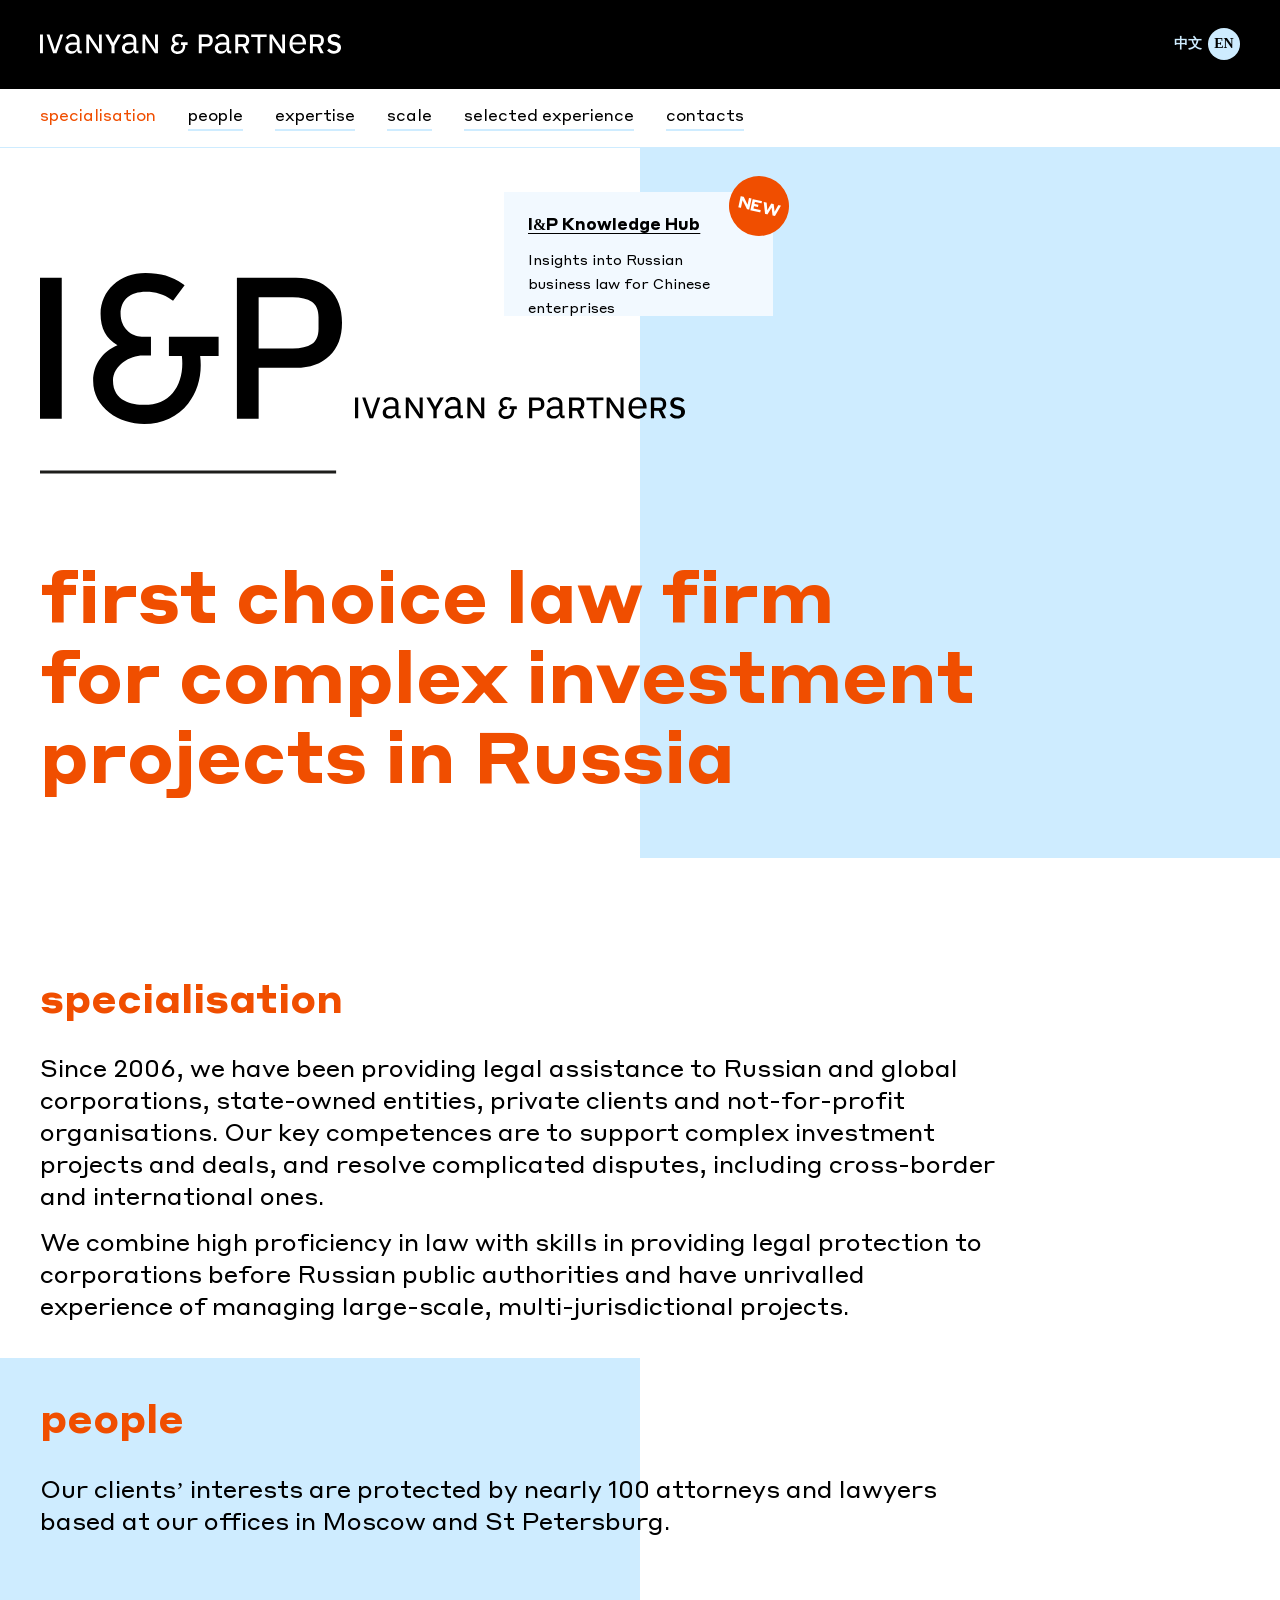
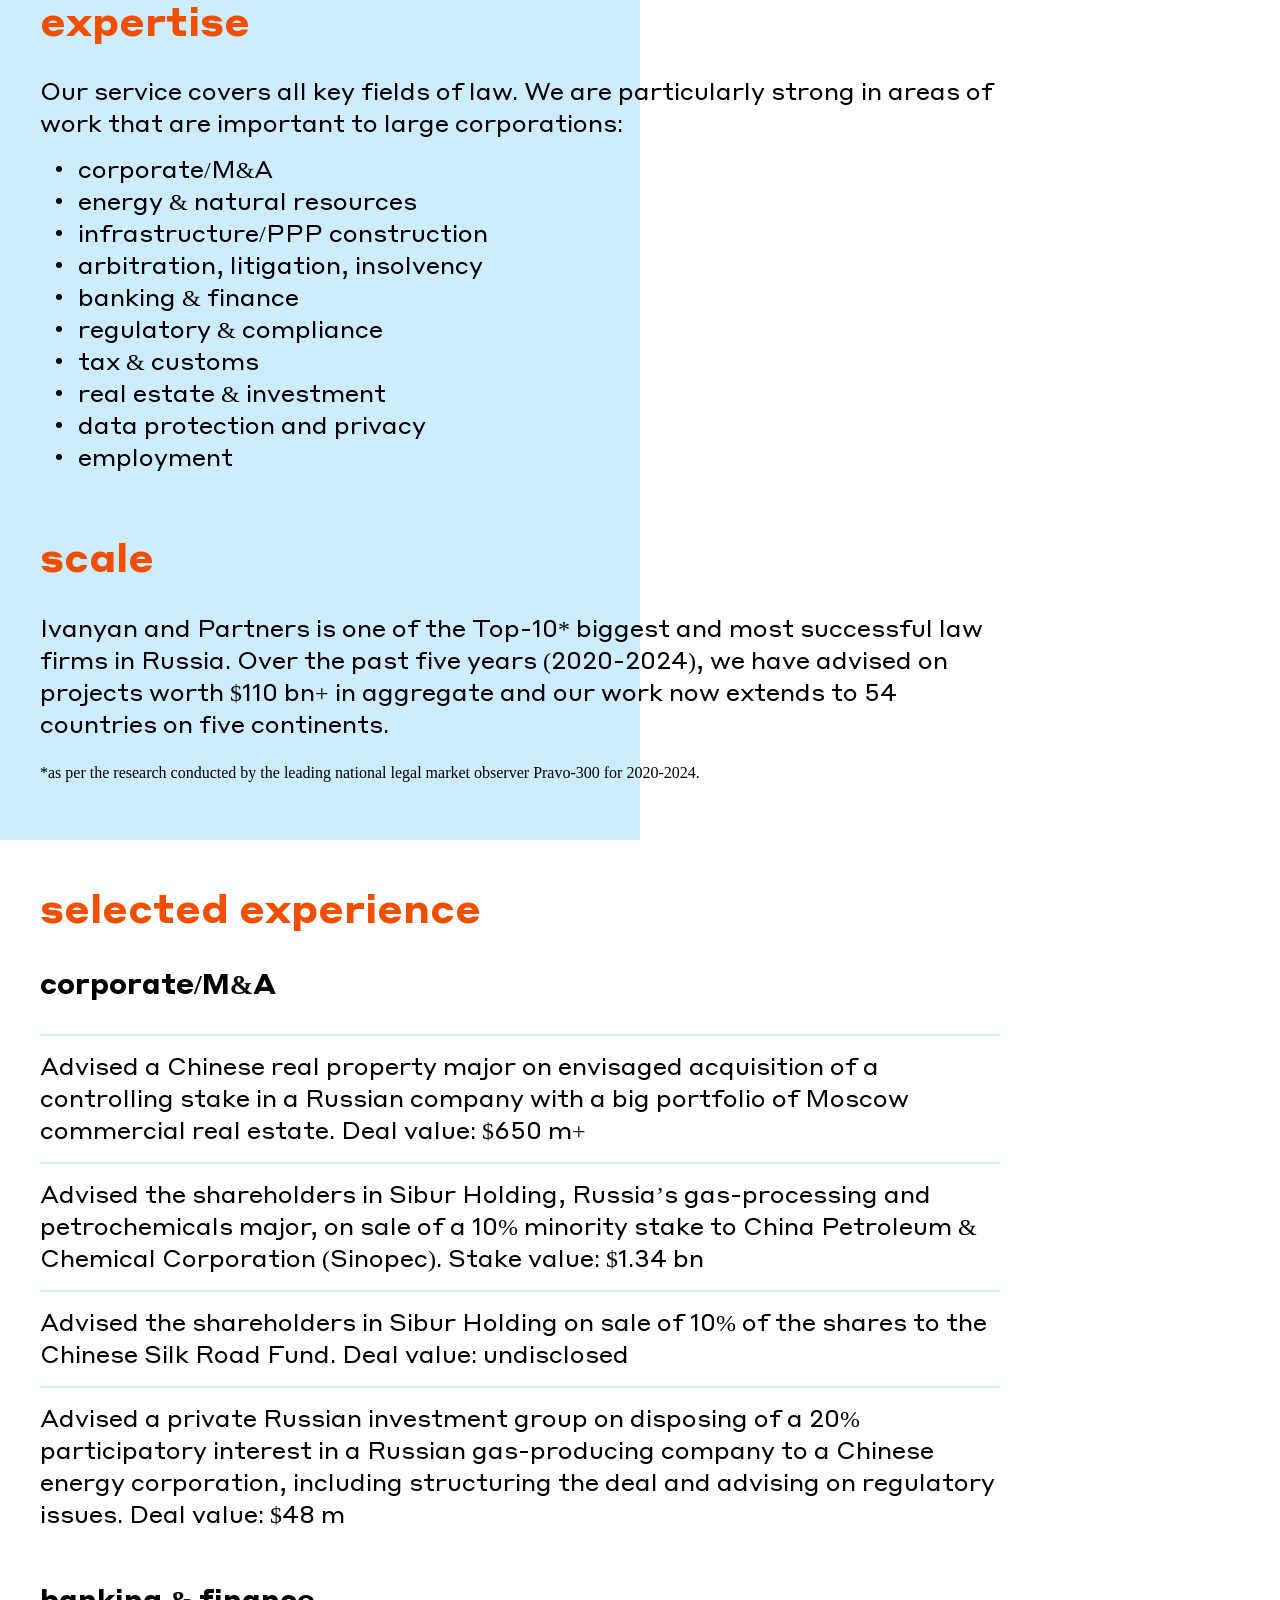
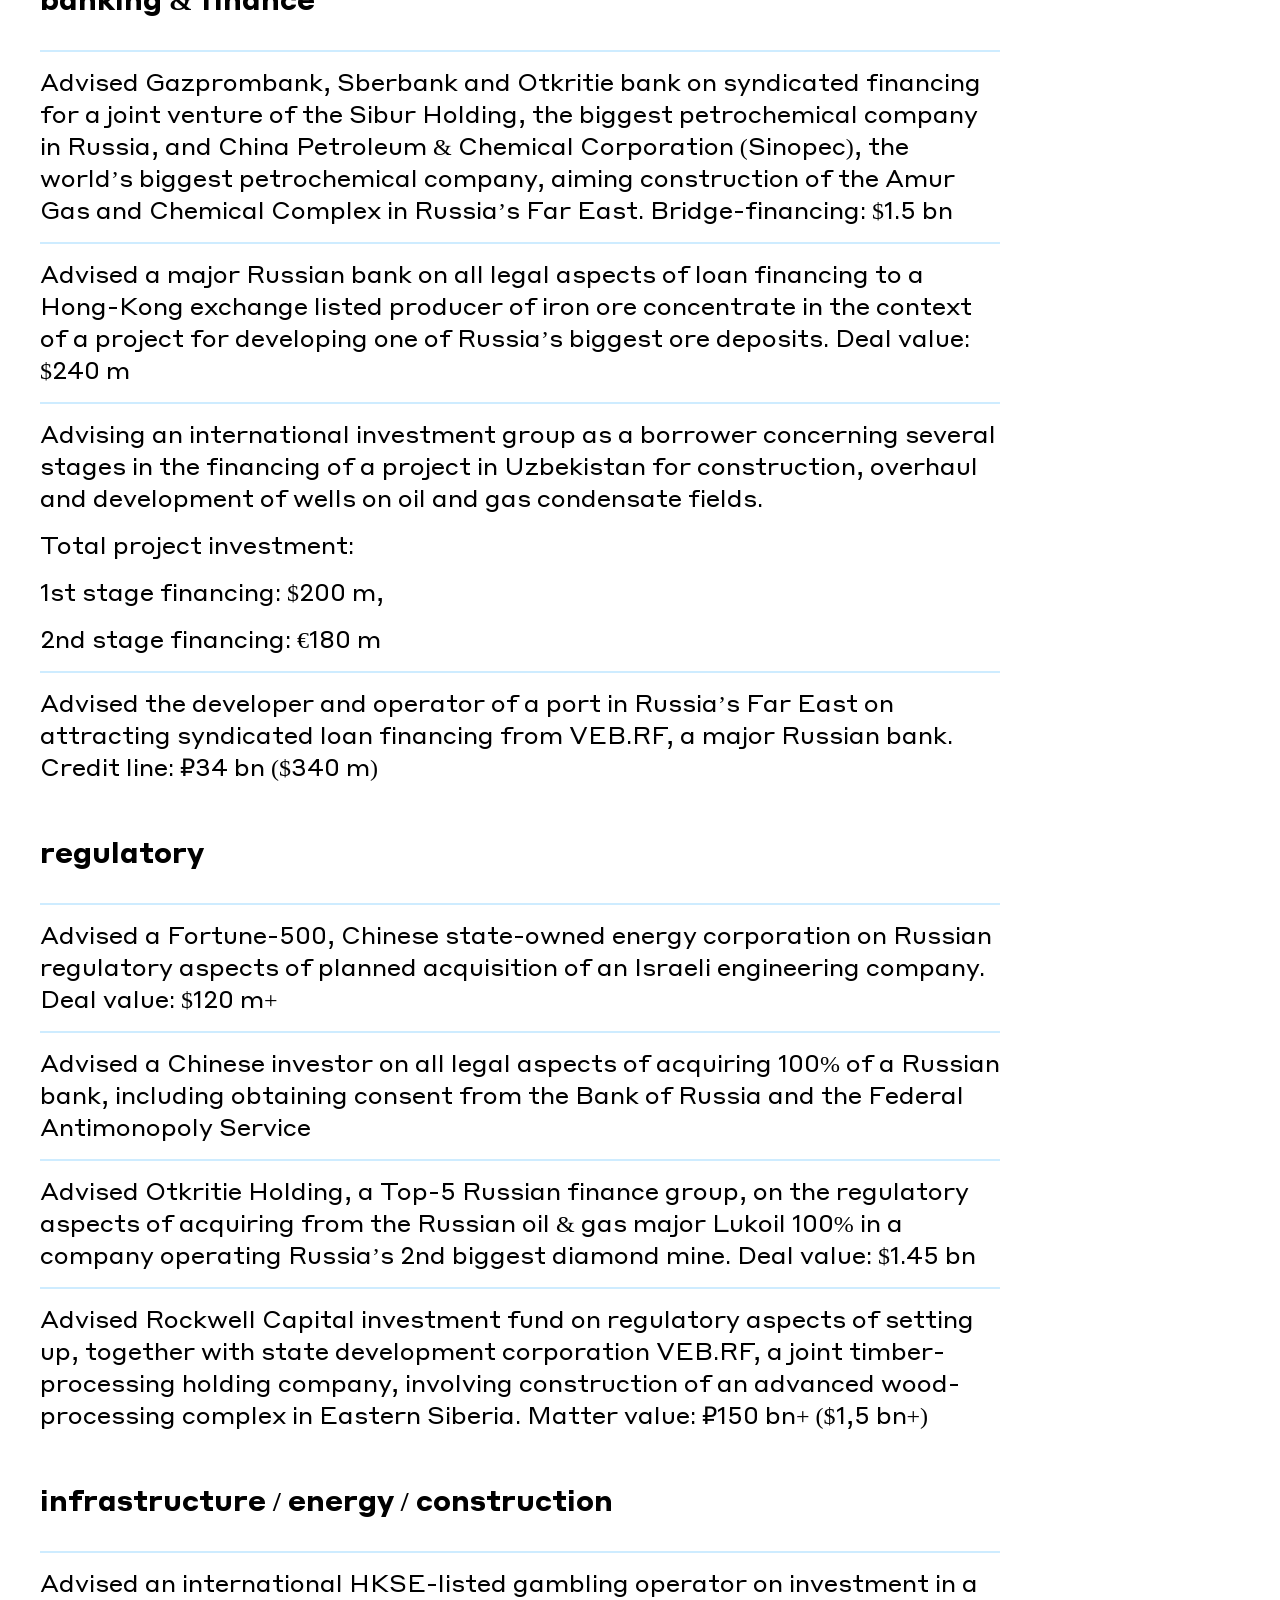
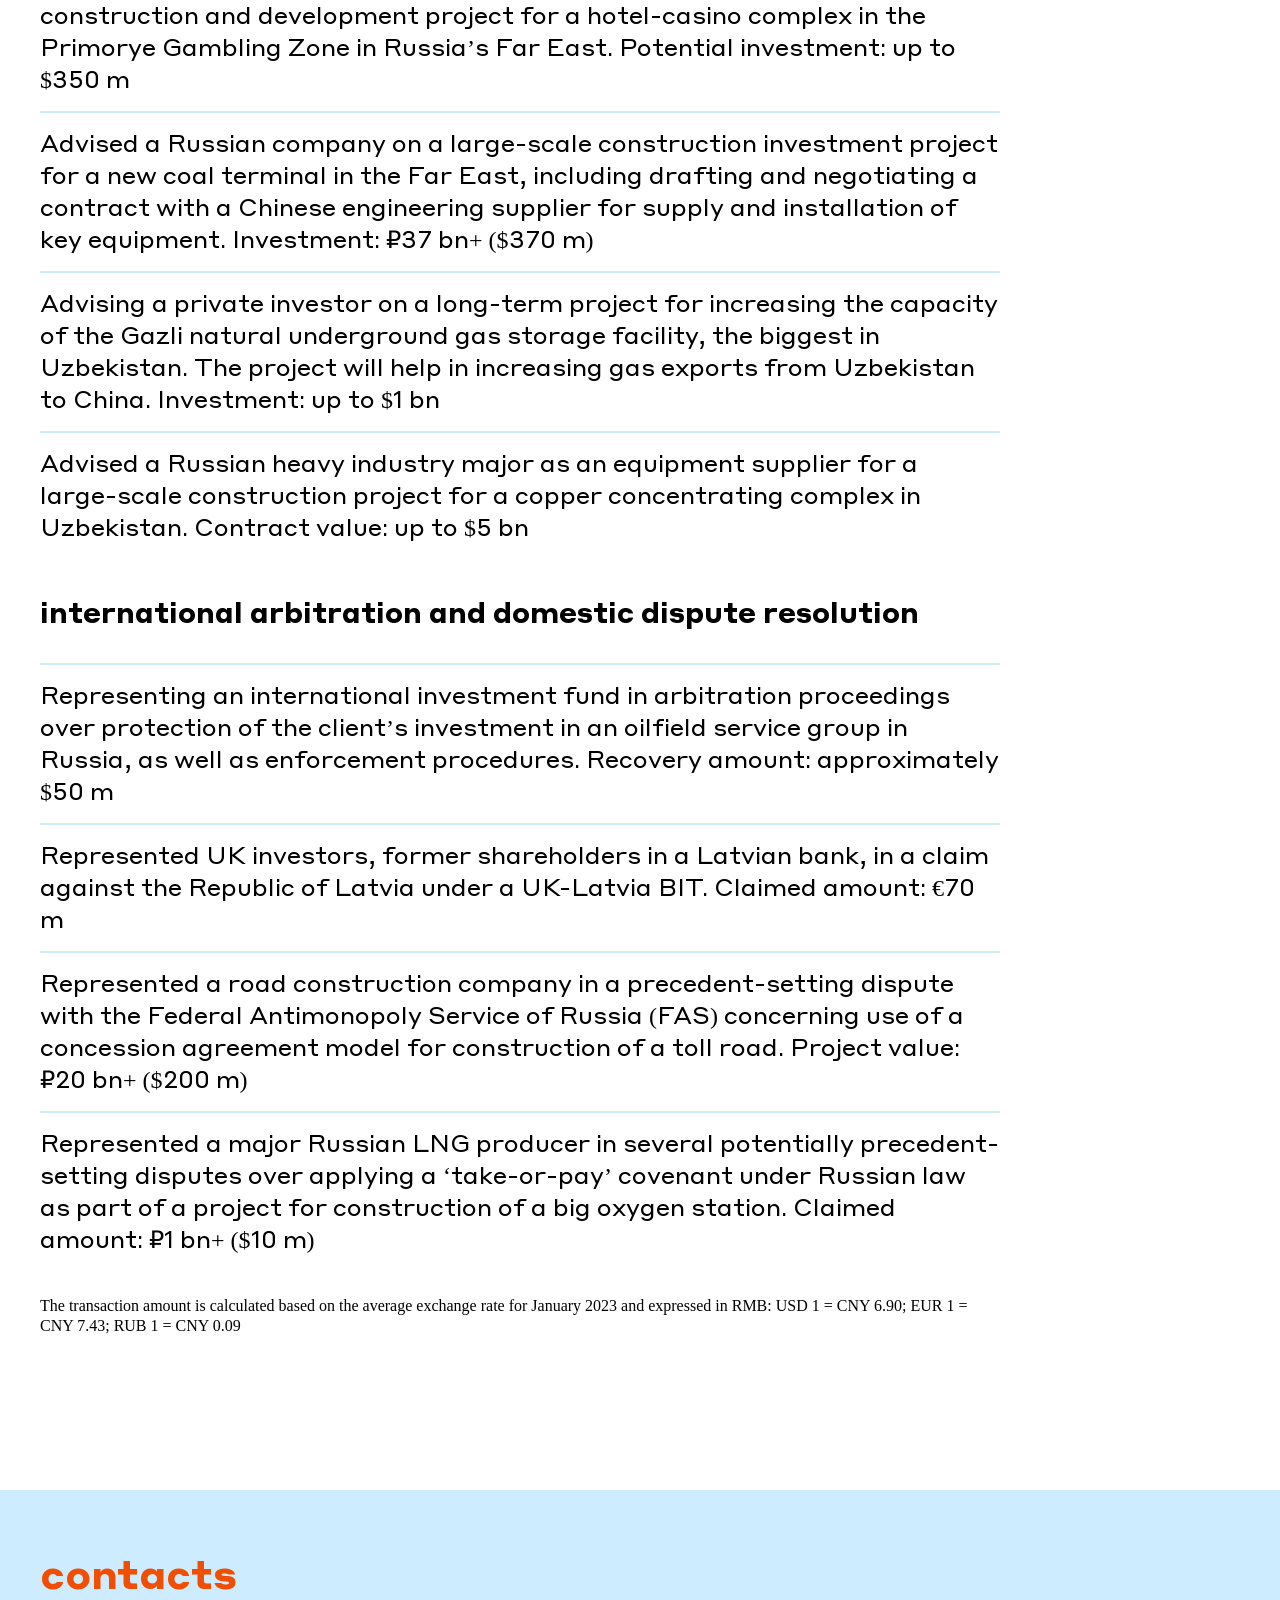
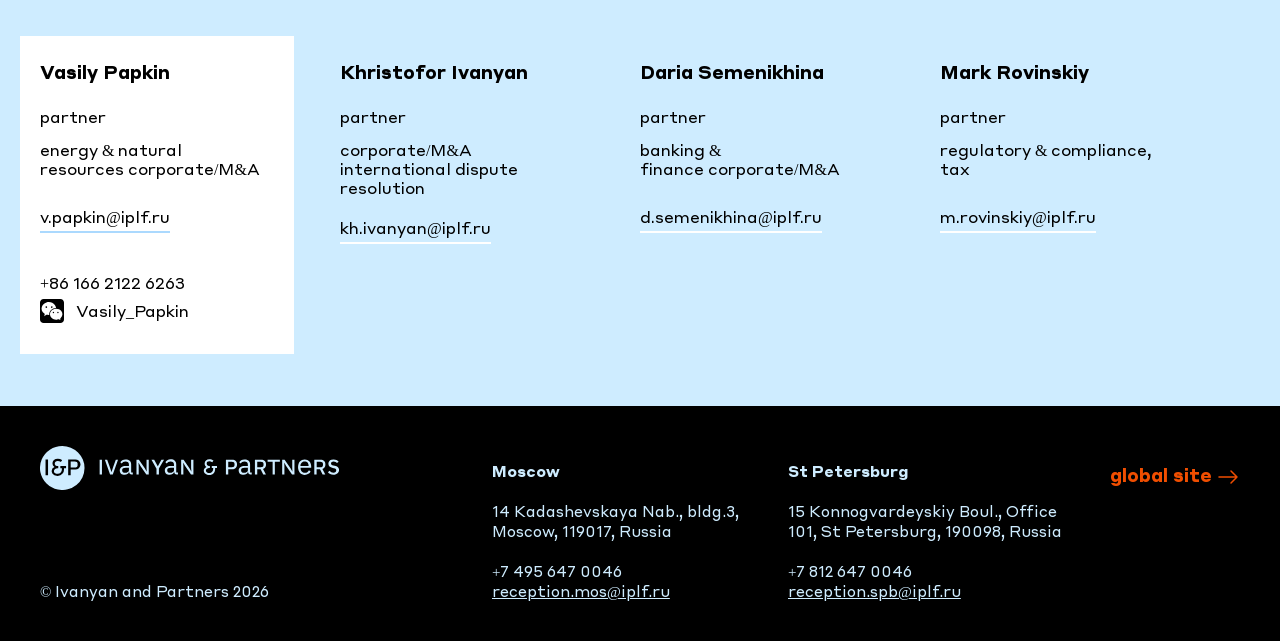
==== public/en.html @ 4a47f38c "add en" ====
<!DOCTYPE html>
<html lang="en">
  <head>
    <meta charset="UTF-8">
    <meta name="viewport" content="width=device-width, initial-scale=1.0">
    <meta name="description" content="">
    <meta name="keywords" content="">
    <link href="css/main.min.css" rel="stylesheet">
    <link href="https://fonts.googleapis.com/css2?family=Noto+Sans+SC:wght@400;700&amp;display=swap" rel="stylesheet">
    <title>Ivanyan &amp; Partners</title>
    <link rel="apple-touch-icon" sizes="180x180" href="/images/favicon/apple-touch-icon.png">
    <link rel="icon" type="image/png" sizes="32x32" href="/images/favicon/favicon-32x32.png">
    <link rel="icon" type="image/png" sizes="16x16" href="/images/favicon/favicon-16x16.png">
    <link rel="manifest" href="/images/favicon/site.webmanifest">
    <link rel="mask-icon" href="/images/favicon/safari-pinned-tab.svg" color="#5bbad5">
    <link rel="shortcut icon" href="/images/favicon/favicon.ico">
    <meta name="msapplication-TileColor" content="#da532c">
    <meta name="msapplication-config" content="/images/favicon/browserconfig.xml">
    <meta name="theme-color" content="#ffffff">
  </head>
  <body>
    <div class="wrapper">
      <header class="header">
        <div class="header__top"> 
          <div class="header__logo header__logo--en"><img src="images/logo-en.svg" alt="Ivanyan &amp; Partners"></div>
          <nav class="header__languages" aria-label="Language selector"><a class="header__language" href="/" lang="zh-CN">中文</a><a class="header__language header__language--active" href="en.html" lang="en" aria-current="page">EN</a>
          </nav>
        </div>
        <div class="header__bottom"> 
          <div class="my-container">
            <button class="header__burger" type="button" aria-label="Open menu" aria-expanded="false"><img src="images/menu-mobile.png" alt=""></button>
            <nav class="header__menu menu-header" aria-label="Main menu">
              <div class="menu-header__panel">
                <button class="menu-header__close" type="button" aria-label="Close menu"><img src="images/menu-mobile-close.png" alt=""></button>
                <ul class="menu-header__list menu-header__list--en">
                  <li class="menu-header__item"><a class="menu-header__link click" href=""><span>specialisation</span></a></li>
                  <li class="menu-header__item"><a class="menu-header__link click" href=""><span>people</span></a></li>
                  <li class="menu-header__item"><a class="menu-header__link click" href=""><span>expertise</span></a></li>
                  <li class="menu-header__item"><a class="menu-header__link click" href=""><span>scale</span></a></li>
                  <li class="menu-header__item"><a class="menu-header__link click" href=""><span>selected experience</span></a></li>
                  <li class="menu-header__item"><a class="menu-header__link click" href=""><span>contacts</span></a></li>
                </ul>
                <div class="menu-header__utilities"><a class="menu-header__utility-link menu-header__utility-link--hub" href="#knowledge-hub"><span>knowledge hub</span>
                    <svg class="menu-header__utility-arrow" width="24" height="24" viewBox="0 0 24 24" fill="none" xmlns="http://www.w3.org/2000/svg" aria-hidden="true">
                      <path d="M15 18L21 12L15 6M21 12L3 12" stroke="#000" stroke-width="1.5" stroke-linecap="round" stroke-linejoin="round"></path>
                    </svg></a><a class="menu-header__utility-link" href="https://ivanyan.partners/en/"><span>global site</span>
                    <svg class="menu-header__utility-arrow" width="24" height="24" viewBox="0 0 24 24" fill="none" xmlns="http://www.w3.org/2000/svg" aria-hidden="true">
                      <path d="M15 18L21 12L15 6M21 12L3 12" stroke="#000" stroke-width="1.5" stroke-linecap="round" stroke-linejoin="round"></path>
                    </svg></a></div>
                <div class="menu-header__brand" aria-hidden="true"><img src="images/logo-footer-en.svg" alt="">
                </div>
              </div>
            </nav>
          </div>
        </div>
      </header>
      <main class="main">
        <section class="intro intro--en">
          <div class="my-container"> 
            <div class="intro__body">
              <aside class="intro__knowledge-hub" id="knowledge-hub" aria-label="I&amp;P Knowledge Hub"><span class="intro__knowledge-new">NEW</span>
                <p class="intro__knowledge-title">I&amp;P Knowledge Hub</p>
                <p class="intro__knowledge-text">Insights into Russian business law for Chinese enterprises</p>
              </aside>
              <div class="intro__logo"><img src="images/logo-intro-en.svg" alt="Ivanyan &amp; Partners"></div>
              <h1 class="intro__title text-other-family">first choice law firm for&nbsp;complex investment projects in&nbsp;Russia</h1>
            </div>
          </div>
        </section>
        <div class="content content--en">
          <div class="content__sec scroll-to-sec">
            <div class="my-container">
              <h2 class="content__title"> specialisation</h2>
              <p class="content__text"> Since 2006, we have been providing legal assistance to Russian and global corporations, state-owned entities, private clients and not-for-profit organisations. Our key competences are to support complex investment projects and deals, and resolve complicated disputes, including cross-border and international ones.</p><br>
              <p class="content__text"> We combine high proficiency in law with skills in providing legal protection to corporations before Russian public authorities and have unrivalled experience of managing large-scale, multi-jurisdictional projects.</p>
            </div>
          </div>
          <div class="content__sec-colored">
            <div class="content__sec scroll-to-sec">
              <div class="my-container">
                <h2 class="content__title"> people</h2>
                <p class="content__text"> Our clients’ interests are protected by nearly 100 attorneys and lawyers based at our offices in Moscow and St Petersburg.</p>
              </div>
            </div>
            <div class="content__sec scroll-to-sec">
              <div class="my-container">
                <h2 class="content__title"> expertise</h2>
                <p class="content__text"> Our service covers all key fields of law. We are particularly strong in areas of work that are important to large corporations:</p><br>
                <ul class="content__list"> 
                  <li class="content__item">corporate/M&A</li>
                  <li class="content__item">energy & natural resources</li>
                  <li class="content__item">infrastructure/PPP construction</li>
                  <li class="content__item">arbitration, litigation, insolvency</li>
                  <li class="content__item">banking & finance</li>
                  <li class="content__item">regulatory & compliance</li>
                  <li class="content__item">tax & customs</li>
                  <li class="content__item">real estate & investment</li>
                  <li class="content__item">data protection and privacy</li>
                  <li class="content__item">employment</li>
                </ul>
              </div>
            </div>
            <div class="content__sec scroll-to-sec"></div>
            <div class="my-container">
              <h2 class="content__title"> scale</h2>
              <p class="content__text"> Ivanyan and Partners is one of the Top-10* biggest and most successful law firms in Russia. Over the past five years (2020-2024), we have advised on projects worth $110 bn+ in aggregate and our work now extends to 54 countries on five continents.</p>
              <p class="content__text-small"> *as per the research conducted by the leading national legal market observer Pravo-300 for 2020-2024.</p>
            </div>
          </div>
          <div class="content__sec-lines scroll-to-sec">
            <div class="my-container">
              <div class="content__subsec">
                <h2 class="content__title"> selected experience</h2>
                <h3 class="content__subtitle"> corporate/M&A</h3>
                <p class="content__text"> Advised a Chinese real property major on envisaged acquisition of a controlling stake in a Russian company with a big portfolio of Moscow commercial real estate. Deal value: $650 m+</p>
                <p class="content__text"> Advised the shareholders in Sibur Holding, Russia’s gas-processing and petrochemicals major, on sale of a 10% minority stake to China Petroleum & Chemical Corporation (Sinopec). Stake value: $1.34 bn</p>
                <p class="content__text"> Advised the shareholders in Sibur Holding on sale of 10% of the shares to the Chinese Silk Road Fund. Deal value: undisclosed</p>
                <p class="content__text"> Advised a private Russian investment group on disposing of a 20% participatory interest in a Russian gas-producing company to a Chinese energy corporation, including structuring the deal and advising on regulatory issues. Deal value: $48 m</p>
              </div>
              <div class="content__subsec">
                <h3 class="content__subtitle"> banking & finance</h3>
                <p class="content__text"> Advised Gazprombank, Sberbank and Otkritie bank on syndicated financing for a joint venture of the Sibur Holding, the biggest petrochemical company in Russia, and China Petroleum & Chemical Corporation (Sinopec), the world’s biggest petrochemical company, aiming construction of the Amur Gas and Chemical Complex in Russia’s Far East. Bridge-financing: $1.5 bn</p>
                <p class="content__text"> Advised a major Russian bank on all legal aspects of loan financing to a Hong-Kong exchange listed producer of iron ore concentrate in the context of a project for developing one of Russia’s biggest ore deposits. Deal value: $240 m</p>
                <p class="content__text"> Advising an international investment group as a borrower concerning several stages in the financing of a project in Uzbekistan for construction, overhaul and development of wells on oil and gas condensate fields. <span style="display:block; margin-top:15px;">Total project investment: </span><span style="display:block; margin-top:15px;">1st stage financing: $200 m, </span><span style="display:block; margin-top:15px;">2nd stage financing: €180 m</span></p>
                <p class="content__text"> Advised the developer and operator of a port in Russia’s Far East on attracting syndicated loan financing from VEB.RF, a major Russian bank. Credit line: ₽34 bn ($340 m)</p>
              </div>
              <div class="content__subsec">
                <h3 class="content__subtitle"> regulatory</h3>
                <p class="content__text"> Advised a Fortune-500, Chinese state-owned energy corporation on Russian regulatory aspects of planned acquisition of an Israeli engineering company. Deal value: $120 m+</p>
                <p class="content__text"> Advised a Chinese investor on all legal aspects of acquiring 100% of a Russian bank, including obtaining consent from the Bank of Russia and the Federal Antimonopoly Service</p>
                <p class="content__text"> Advised Otkritie Holding, a Top-5 Russian finance group, on the regulatory aspects of acquiring from the Russian oil & gas major Lukoil 100% in a company operating Russia’s 2nd biggest diamond mine. Deal value: $1.45 bn</p>
                <p class="content__text"> Advised Rockwell Capital investment fund on regulatory aspects of setting up, together with state development corporation VEB.RF, a joint timber-processing holding company, involving construction of an advanced wood-processing complex in Eastern Siberia. Matter value: ₽150 bn+ ($1,5 bn+)</p>
              </div>
              <div class="content__subsec">
                <h3 class="content__subtitle"> infrastructure / energy / construction</h3>
                <p class="content__text"> Advised an international HKSE-listed gambling operator on investment in a construction and development project for a hotel-casino complex in the Primorye Gambling Zone in Russia’s Far East. Potential investment: up to $350 m</p>
                <p class="content__text"> Advised a Russian company on a large-scale construction investment project for a new coal terminal in the Far East, including drafting and negotiating a contract with a Chinese engineering supplier for supply and installation of key equipment. Investment: ₽37 bn+ ($370 m)</p>
                <p class="content__text"> Advising a private investor on a long-term project for increasing the capacity of the Gazli natural underground gas storage facility, the biggest in Uzbekistan. The project will help in increasing gas exports from Uzbekistan to China. Investment: up to $1 bn</p>
                <p class="content__text"> Advised a Russian heavy industry major as an equipment supplier for a large-scale construction project for a copper concentrating complex in Uzbekistan. Contract value: up to $5 bn</p>
              </div>
              <div class="content__subsec">
                <h3 class="content__subtitle"> international arbitration and domestic dispute resolution</h3>
                <p class="content__text"> Representing an international investment fund in arbitration proceedings over protection of the client’s investment in an oilfield service group in Russia, as well as enforcement procedures. Recovery amount: approximately $50 m</p>
                <p class="content__text"> Represented UK investors, former shareholders in a Latvian bank, in a claim against the Republic of Latvia under a UK-Latvia BIT. Claimed amount: €70 m</p>
                <p class="content__text"> Represented a road construction company in a precedent-setting dispute with the Federal Antimonopoly Service of Russia (FAS) concerning use of a concession agreement model for construction of a toll road. Project value: ₽20 bn+ ($200 m)</p>
                <p class="content__text"> Represented a major Russian LNG producer in several potentially precedent-setting disputes over applying a ‘take-or-pay’ covenant under Russian law as part of a project for construction of a big oxygen station. Claimed amount: ₽1 bn+ ($10 m)</p><br><br><br>
                <p class="content__text-small"> The transaction amount is calculated based on the average exchange rate for January 2023 and expressed in RMB: USD 1 = CNY 6.90; EUR 1 = CNY 7.43; RUB 1 = CNY 0.09</p>
              </div>
            </div>
          </div>
        </div>
      </main>
      <footer class="scroll-to-sec footer footer--en">
        <div class="footer__top top-footer"> 
          <div class="top-footer__container"> 
            <div class="top-footer__title">contacts</div>
            <div class="top-footer__row">
              <div class="top-footer__column top-footer__column--white"> 
                <div class="top-footer__column-title">Vasily Papkin</div>
                <ul class="top-footer__column-list">
                  <li class="top-footer__column-item">partner</li>
                  <li class="top-footer__column-item">energy & natural resources corporate/M&A</li>
                </ul>
                <div class="top-footer__bottom"> <a href="mailto:v.papkin@iplf.ru">v.papkin@iplf.ru</a></div>
                <ul class="top-footer__contacts">
                  <li class="top-footer__contact"><a class="top-footer__contact-text" href="tel:8616621226263">+86 166 2122 6263</a></li>
                  <li class="top-footer__contact"><svg width="24" height="24" viewBox="0 0 24 24" fill="none" xmlns="http://www.w3.org/2000/svg">
<g clip-path="url(#clip0_811_2646)">
<path fill-rule="evenodd" clip-rule="evenodd" d="M20.4 24C22.3882 24 24 22.3883 24 20.4V3.6C24 1.61176 22.3882 0 20.4 0H3.6C1.61176 0 0 1.61176 0 3.6V20.4C0 22.3883 1.61168 24 3.6 24H20.4ZM16.0641 8.95002C14.1271 9.05122 12.4427 9.63842 11.0752 10.9651C9.69347 12.3054 9.06275 13.9478 9.23515 15.9838C9.0176 15.9568 8.80562 15.9291 8.59752 15.9019C8.0814 15.8344 7.58915 15.77 7.09491 15.7284C6.85539 15.7083 6.57115 15.7369 6.36827 15.8514C5.88715 16.1229 5.42024 16.4194 4.91378 16.741C4.71133 16.8696 4.50256 17.0021 4.28403 17.1387C4.32751 16.9421 4.36623 16.753 4.40376 16.5698L4.40376 16.5698C4.48743 16.1613 4.56513 15.782 4.67619 15.4127C4.79451 15.0196 4.73971 14.8008 4.37755 14.5448C2.05227 12.9031 1.07211 10.4463 1.80563 7.91682C2.48427 5.57682 4.15083 4.1577 6.41531 3.41794C9.50611 2.40834 12.9796 3.43818 14.8591 5.8921C15.5379 6.7785 15.9541 7.77338 16.0641 8.95002ZM7.14915 8.16186C7.16699 7.69922 6.76611 7.28242 6.28995 7.2685C5.80243 7.25418 5.40147 7.62674 5.38723 8.10714C5.37283 8.59402 5.74523 8.98418 6.23627 8.99666C6.72307 9.00898 7.13115 8.63594 7.14915 8.16186ZM11.8004 7.26818C11.3225 7.27698 10.9187 7.68402 10.9272 8.1485C10.9359 8.62994 11.332 9.00658 11.8235 9.00066C12.3162 8.99474 12.6899 8.6141 12.6852 8.1225C12.6812 7.63994 12.2868 7.2593 11.8004 7.26818ZM20.4158 21.0263C20.2266 20.942 20.0423 20.8448 19.8602 20.7488C19.4519 20.5334 19.055 20.3241 18.6407 20.2808C18.2903 20.2442 17.9293 20.3479 17.5646 20.4526C17.3083 20.5261 17.0501 20.6002 16.7924 20.6266C14.8907 20.8212 13.1871 20.2912 11.7823 18.992C9.1105 16.5208 9.49226 12.7317 12.5834 10.7066C15.3307 8.90675 19.3597 9.50675 21.2967 12.0041C22.987 14.1833 22.7883 17.0761 20.7248 18.9068C20.1277 19.4367 19.9128 19.8727 20.2959 20.5712C20.3438 20.6584 20.3629 20.7613 20.383 20.8692C20.3927 20.9208 20.4025 20.9736 20.4158 21.0263ZM13.4339 14.2664C13.8243 14.2668 14.1459 13.9612 14.1607 13.5755C14.1763 13.1672 13.8479 12.8247 13.439 12.823C13.0342 12.8212 12.6951 13.1684 12.7091 13.5707C12.7224 13.955 13.0462 14.2659 13.4339 14.2664ZM17.9347 12.8246C17.5559 12.822 17.2339 13.1321 17.2185 13.5149C17.2021 13.9243 17.5203 14.2604 17.9254 14.2615C18.3172 14.2628 18.6268 13.9664 18.6411 13.5765C18.6563 13.1662 18.3379 12.8274 17.9347 12.8246Z" fill="black"/>
</g>
<defs>
<clipPath id="clip0_811_2646">
<rect width="24" height="24" fill="white"/>
</clipPath>
</defs>
</svg><a class="top-footer__contact-text" href="https://msngr.link/wc/Vasily_Papkin">Vasily_Papkin</a>
                  </li>
                </ul>
              </div>
              <div class="top-footer__column"> 
                <div class="top-footer__column-title">Khristofor Ivanyan</div>
                <ul class="top-footer__column-list">
                  <li class="top-footer__column-item">partner</li>
                  <li class="top-footer__column-item">corporate/M&A international dispute resolution</li>
                </ul>
                <div class="top-footer__bottom"> <a href="mailto:kh.ivanyan@iplf.ru">kh.ivanyan@iplf.ru</a></div>
              </div>
              <div class="top-footer__column"> 
                <div class="top-footer__column-title">Daria Semenikhina</div>
                <ul class="top-footer__column-list">
                  <li class="top-footer__column-item">partner</li>
                  <li class="top-footer__column-item">banking & finance&nbsp;corporate/M&A</li>
                </ul>
                <div class="top-footer__bottom"> <a href="mailto:d.semenikhina@iplf.ru">d.semenikhina@iplf.ru</a></div>
              </div>
              <div class="top-footer__column"> 
                <div class="top-footer__column-title">Mark Rovinskiy</div>
                <ul class="top-footer__column-list">
                  <li class="top-footer__column-item">partner</li>
                  <li class="top-footer__column-item">regulatory & compliance, tax</li>
                </ul>
                <div class="top-footer__bottom"> <a href="mailto:m.rovinskiy@iplf.ru">m.rovinskiy@iplf.ru</a></div>
              </div>
            </div>
          </div>
        </div>
        <div class="footer__bottom bottom-footer">
          <div class="bottom-footer__left"> 
            <div class="bottom-footer__logo"> <img src="images/logo-footer-en.svg" alt="Ivanyan &amp; Partners"></div>
            <div class="bottom-footer__left-link"> <a class="bottom-footer__global-link" href="https://ivanyan.partners/en/"><span>global site</span>
                <svg class="bottom-footer__global-arrow" width="24" height="24" viewBox="0 0 24 24" fill="none" xmlns="http://www.w3.org/2000/svg" aria-hidden="true">
                  <path d="M15 18L21 12L15 6M21 12L3 12" stroke="#F04E00" stroke-width="1.5" stroke-linecap="round" stroke-linejoin="round"></path>
                </svg></a></div>
            <div class="bottom-footer__copyright bottom-footer__copyright--desk">© Ivanyan and Partners 2026</div>
          </div>
          <div class="bottom-footer__middle"> 
            <div class="bottom-footer__middle-row">
              <div class="bottom-footer__middle-column"> 
                <div class="bottom-footer__middle-title">Moscow</div>
                <div class="bottom-footer__middle-adress">14 Kadashevskaya Nab., bldg.3,<br>Moscow, 119017, Russia</div>
                <div class="bottom-footer__middle-contacts"> <a href="tel:4956470046">+7 495 647 0046</a><a href="mailto:reception.mos@iplf.ru">reception.mos@iplf.ru  </a></div>
              </div>
              <div class="bottom-footer__middle-column"> 
                <div class="bottom-footer__middle-title">St Petersburg</div>
                <div class="bottom-footer__middle-adress">15 Konnogvardeyskiy Boul., Office<br>101, St Petersburg, 190098, Russia</div>
                <div class="bottom-footer__middle-contacts"> <a href="tel:8126470046">+7 812 647 0046 </a><a href="mailto:reception.spb@iplf.ru ">reception.spb@iplf.ru  </a></div>
              </div>
            </div>
          </div>
          <div class="bottom-footer__right"> <a class="bottom-footer__global-link" href="https://ivanyan.partners/en/"><span>global site</span>
              <svg class="bottom-footer__global-arrow" width="24" height="24" viewBox="0 0 24 24" fill="none" xmlns="http://www.w3.org/2000/svg" aria-hidden="true">
                <path d="M15 18L21 12L15 6M21 12L3 12" stroke="#F04E00" stroke-width="1.5" stroke-linecap="round" stroke-linejoin="round"></path>
              </svg></a></div>
          <div class="bottom-footer__copyright bottom-footer__copyright--mob"> <a href="">© Ivanyan and Partners 2026</a></div>
        </div>
      </footer>
    </div>
    <script src="js/main.min.js"></script>
  </body>
</html>
---- public/css/main.min.css ----
@charset "UTF-8";*{padding:0;margin:0;border:0;-webkit-box-sizing:border-box;box-sizing:border-box}*,:after,:before{-webkit-box-sizing:border-box;box-sizing:border-box}:focus,a:active{outline:0}a:active,a:focus{outline:0}a{color:inherit}aside,footer,header,nav{display:block}body,html{height:100%;width:100%;font-size:100%;line-height:1;font-size:14px;-ms-text-size-adjust:100%;-moz-text-size-adjust:100%;-webkit-text-size-adjust:100%}button,input,textarea{font-family:inherit}input::-ms-clear{display:none}button{padding:0;border:none;font:inherit;color:inherit;background-color:transparent;cursor:pointer}button::-moz-focus-inner{padding:0;border:0}a,a:visited{text-decoration:none}a:hover{text-decoration:none}ul li{list-style:none}img{vertical-align:top}h1,h2,h3,h4,h5,h6{font-size:inherit;font-weight:400}@font-face{font-family:Noto Sans SC;src:url(../fonts/NotoSansSC_Bold/NotoSansSC_Bold.eot);src:local("NotoSansSC_Bold"),local("../fonts/NotoSansSC_Bold/NotoSansSC_Bold"),url(../fonts/NotoSansSC_Bold/NotoSansSC_Bold.eot?#iefix) format("embedded-opentype"),url(../fonts/NotoSansSC_Bold/NotoSansSC_Bold.woff) format("woff"),url(../fonts/NotoSansSC_Bold/NotoSansSC_Bold.ttf) format("truetype");font-weight:700;font-style:normal;font-display:swap}@font-face{font-family:Noto Sans SC;src:url(../fonts/NotoSansSC_Regular/NotoSansSC_Regular.eot);src:local("NotoSansSC_Regular"),local("../fonts/NotoSansSC_Regular/NotoSansSC_Regular"),url(../fonts/NotoSansSC_Regular/NotoSansSC_Regular.eot?#iefix) format("embedded-opentype"),url(../fonts/NotoSansSC_Regular/NotoSansSC_Regular.woff) format("woff"),url(../fonts/NotoSansSC_Regular/NotoSansSC_Regular.ttf) format("truetype");font-weight:400;font-style:normal;font-display:swap}@font-face{font-family:Noto Sans TC;src:url(../fonts/NotoSansSC_Regular/NotoSansTC_Regular.eot);src:local("NotoSansTC_Regular"),local("../fonts/NotoSansTC_Regular/NotoSansTC_Regular"),url(../fonts/NotoSansTC_Regular/NotoSansTC_Regular.eot?#iefix) format("embedded-opentype"),url(../fonts/NotoSansTC_Regular/NotoSansTC_Regular.woff) format("woff"),url(../fonts/NotoSansTC_Regular/NotoSansTC_Regular.ttf) format("truetype");font-weight:400;font-style:normal;font-display:swap}@font-face{font-family:Styrene A LC Web;src:url(../fonts/NotoSansSC_Regular/StyreneAWeb_Bold.eot);src:local("StyreneAWeb_Bold"),local("../fonts/StyreneAWeb_Bold/StyreneAWeb_Bold"),url(../fonts/StyreneAWeb_Bold/StyreneAWeb_Bold.eot?#iefix) format("embedded-opentype"),url(../fonts/StyreneAWeb_Bold/StyreneAWeb_Bold.woff) format("woff"),url(../fonts/StyreneAWeb_Bold/StyreneAWeb_Bold.ttf) format("truetype");font-weight:700;font-style:normal;font-display:swap}@font-face{font-family:Styrene A LC Web;src:url(../fonts/StyreneAWeb_Regular/StyreneAWeb_Regular.eot);src:local("StyreneAWeb_Regular"),local("../fonts/StyreneAWeb_Regular/StyreneAWeb_Regular"),url(../fonts/StyreneAWeb_Regular/StyreneAWeb_Regular.eot?#iefix) format("embedded-opentype"),url(../fonts/StyreneAWeb_Regular/StyreneAWeb_Regular.woff) format("woff"),url(../fonts/StyreneAWeb_Regular/StyreneAWeb_Regular.ttf) format("truetype");font-weight:400;font-style:normal;font-display:swap}.wrapper{display:-webkit-box;display:-ms-flexbox;display:flex;-webkit-box-orient:vertical;-webkit-box-direction:normal;-ms-flex-direction:column;flex-direction:column;height:100%}.wrapper .main{-webkit-box-flex:1;-ms-flex:1 1 auto;flex:1 1 auto}.my-container{width:1040px;padding:0 40px;margin:0 auto;max-width:100%}@media (max-width:1372px){.my-container{width:100%}}@media (max-width:767px){.my-container{padding:0 20px}}.my-container>*{max-width:960px}span.text-other-family{font-family:Styrene A LC Web!important}.header{position:fixed;top:0;left:0;right:0;z-index:99}.header__top{padding:28px 40px 29px;background:#000;display:-webkit-box;display:-ms-flexbox;display:flex;-webkit-box-align:center;-ms-flex-align:center;align-items:center;-webkit-box-pack:justify;-ms-flex-pack:justify;justify-content:space-between}@media (max-width:767px){.header__top{padding:19px 20px}}.header__logo{width:275px;height:20px}@media (max-width:767px){.header__logo{width:213px;height:15px}}.header__logo img{width:100%;height:100%}.header__logo--en{width:302px}@media (max-width:767px){.header__logo--en{width:198px;height:13px}}.header__languages{display:-webkit-box;display:-ms-flexbox;display:flex;-webkit-box-align:center;-ms-flex-align:center;align-items:center;gap:4px;font-family:Noto Sans SC;font-size:14px;font-style:normal;font-weight:700;line-height:1}.header__language{width:32px;height:32px;border-radius:50%;display:-webkit-inline-box;display:-ms-inline-flexbox;display:inline-flex;-webkit-box-align:center;-ms-flex-align:center;align-items:center;-webkit-box-pack:center;-ms-flex-pack:center;justify-content:center;color:#ceecff;-webkit-transition:background-color .3s ease,color .3s ease;-o-transition:background-color .3s ease,color .3s ease;transition:background-color .3s ease,color .3s ease}.header__language:hover{color:#000;background-color:#ceecff}.header__language--active{color:#000;background-color:#ceecff}@media (max-width:767px){.header__language{width:30px;height:30px;font-size:14px}}.header__bottom{border-bottom:1px solid var(--blue,#ceecff);background:var(--white,#fff)}@media (max-width:767px){.header__bottom{position:relative;height:0;border-bottom:0}}.header__burger{display:none;border:0;padding:0;background:0 0;cursor:pointer}@media (max-width:767px){.header__burger{width:56px;height:56px;display:block;position:absolute;z-index:100;top:16px;right:20px}}.header__burger img{display:block;width:100%;height:100%}.menu-header{margin:0 -16px}.menu-header__brand,.menu-header__close,.menu-header__utilities{display:none}@media (max-width:767px){.menu-header{position:fixed;inset:0;display:-webkit-box;display:-ms-flexbox;display:flex;-webkit-box-align:stretch;-ms-flex-align:stretch;align-items:stretch;-webkit-box-pack:end;-ms-flex-pack:end;justify-content:flex-end;-webkit-box-sizing:border-box;box-sizing:border-box;padding:0;left:0;z-index:101;background-color:rgba(0,0,0,.4);margin:0;overflow:auto;-webkit-transition:opacity .25s ease,visibility .25s ease;-o-transition:opacity .25s ease,visibility .25s ease;transition:opacity .25s ease,visibility .25s ease;opacity:0;visibility:hidden;pointer-events:none}}@media (max-width:767px){.menu-header.js-active{opacity:1;visibility:visible;pointer-events:auto}}@media (max-width:767px){.menu-header__panel{position:relative;width:300px;min-height:100dvh;background:#fff;padding:53px 0 96px}}@media (max-width:767px){.menu-header__close{display:block;width:20px;height:20px;padding:0;border:0;background:0 0;cursor:pointer;position:absolute;top:32px;right:32px}.menu-header__close img{display:block;width:100%;height:100%}}.menu-header__list{display:-webkit-box;display:-ms-flexbox;display:flex;-webkit-box-align:center;-ms-flex-align:center;align-items:center}@media (max-width:767px){.menu-header__list{display:block;width:100%}}.menu-header__list--en .menu-header__link{font-family:Styrene A LC Web}.menu-header__link{display:block;padding:12px 16px 16px;color:var(--black,#000);font-family:Noto Sans SC;font-size:16px;font-style:normal;font-weight:400;line-height:125%;-webkit-transition:color 250ms ease,-webkit-box-shadow 250ms cubic-bezier(1,.05,.43,1.03);transition:color 250ms ease,-webkit-box-shadow 250ms cubic-bezier(1,.05,.43,1.03);-o-transition:color 250ms ease,box-shadow 250ms cubic-bezier(1,.05,.43,1.03);transition:color 250ms ease,box-shadow 250ms cubic-bezier(1,.05,.43,1.03);transition:color 250ms ease,box-shadow 250ms cubic-bezier(1,.05,.43,1.03),-webkit-box-shadow 250ms cubic-bezier(1,.05,.43,1.03)}@media (max-width:800px){.menu-header__link{padding:12px 15px 16px}}@media (max-width:767px){.menu-header__link{height:60px;padding:10px 20px 0;display:-webkit-box;display:-ms-flexbox;display:flex;-webkit-box-align:center;-ms-flex-align:center;align-items:center;border-bottom:2px solid #ceecff;font-family:Styrene A LC Web;font-size:20px;line-height:120%}}.menu-header__link span{display:inline-block;padding-top:4px;padding-bottom:4px;border-bottom:2px solid #ceecff;-webkit-transition:all .3s ease 0s;-o-transition:all .3s ease 0s;transition:all .3s ease 0s}@media (max-width:767px){.menu-header__link span{padding:0;border-bottom:0}}.menu-header__link:hover{color:var(--black,#f04e00)}.menu-header__link:hover span{-webkit-box-shadow:inset 0 -32px 0 0 #cfedff;box-shadow:inset 0 -32px 0 0 #cfedff}.menu-header__link.js-active{color:var(--black,#f04e00)}.menu-header__link.js-active span{border-bottom:2px solid transparent}@media (max-width:767px){.menu-header__utilities{display:-webkit-box;display:-ms-flexbox;display:flex;-webkit-box-orient:vertical;-webkit-box-direction:normal;-ms-flex-direction:column;flex-direction:column;-webkit-box-align:start;-ms-flex-align:start;align-items:flex-start;gap:30px;margin:54px 20px 0}}@media (max-width:767px){.menu-header__utility-link{display:-webkit-inline-box;display:-ms-inline-flexbox;display:inline-flex;-webkit-box-align:center;-ms-flex-align:center;align-items:center;gap:8px;color:#000;font-family:Styrene A LC Web;font-size:20px;font-weight:700;line-height:120%}}@media (max-width:767px){.menu-header__utility-arrow{width:24px;height:24px;-webkit-box-flex:0;-ms-flex:0 0 24px;flex:0 0 24px}}@media (max-width:767px){.menu-header__brand{display:block;position:absolute;left:20px;bottom:36px;width:40px;height:40px;overflow:hidden}.menu-header__brand img{display:block;width:auto;height:40px;max-width:none;-webkit-filter:brightness(0);filter:brightness(0)}}body.menu-open{overflow:hidden}.footer{margin-top:105px}@media (max-width:767px){.footer{margin-top:84px}}.footer__top{background:var(--blue,#ceecff)}.footer__bottom{background:var(--black,#000);padding:40px}@media (max-width:767px){.footer__bottom{padding:32px 20px 40px}}.top-footer__container{width:1372px;max-width:100%;margin:0 auto;padding:60px 40px 80px}@media (max-width:767px){.top-footer__container{padding:40px 20px}}.top-footer__title{color:var(--orange,#f04e00);font-family:Noto Sans SC;font-size:48px;font-style:normal;font-weight:700;line-height:116.667%;letter-spacing:2.88px}@media (max-width:767px){.top-footer__title{font-size:36px}}.top-footer__row{margin-top:60px;display:-webkit-box;display:-ms-flexbox;display:flex}@media (max-width:1199px){.top-footer__row{-ms-flex-wrap:wrap;flex-wrap:wrap;row-gap:60px;max-width:690px}}@media (max-width:767px){.top-footer__row{margin-top:35px;-ms-flex-wrap:wrap;flex-wrap:wrap;row-gap:24px}}.top-footer__column{position:relative;padding-right:55px;-webkit-box-flex:0;-ms-flex:0 0 25%;flex:0 0 25%;display:-webkit-box;display:-ms-flexbox;display:flex;-webkit-box-orient:vertical;-webkit-box-direction:normal;-ms-flex-direction:column;flex-direction:column}@media (max-width:1199px){.top-footer__column{-webkit-box-flex:0;-ms-flex:0 1 50%;flex:0 1 50%}}@media (max-width:767px){.top-footer__column{-webkit-box-flex:0;-ms-flex:0 1 100%;flex:0 1 100%}}.top-footer__column--white:before{content:"";width:234px;height:calc(100% + 48px);position:absolute;top:-20px;left:-20px;background-color:#fff;z-index:0}@media (max-width:1199px){.top-footer__column--white:before{width:254px;left:-40px}}@media (max-width:767px){.top-footer__column--white:before{content:none}}.top-footer__column--white .top-footer__bottom a{border-bottom:2px solid #abd9fe}.top-footer__column-title{position:relative;color:#000;font-family:Noto Sans SC;font-size:18px;font-style:normal;font-weight:700;line-height:177.778%;z-index:1}@media (max-width:767px){.top-footer__column-title{font-size:16px}}.top-footer__column-list{position:relative;margin-top:20px;max-height:96px}@media (max-width:767px){.top-footer__column-list{margin-top:16px;position:relative;z-index:1}}.top-footer__column-item{max-width:225px;position:relative;color:#000;font-family:Noto Sans SC;font-size:16px;font-style:normal;font-weight:400;line-height:118%;margin-bottom:14px}@media (max-width:767px){.top-footer__column-item{max-width:290px;line-height:20px;margin-bottom:0;font-size:14px}}.top-footer__contacts{position:relative;margin-top:20px}@media (max-width:767px){.top-footer__contacts{margin-top:12px;margin-bottom:24px}.top-footer__contacts li+li{margin-top:12px}}.top-footer__contacts:before{content:none;width:234px;height:calc(100% + 15px);position:absolute;top:-5px;left:-20px;background-color:#fff;z-index:0}@media (max-width:767px){.top-footer__contacts:before{content:"";top:auto;bottom:-27px;height:280px;width:273px}}.top-footer__contact{position:relative;display:-webkit-box;display:-ms-flexbox;display:flex;-webkit-box-align:center;-ms-flex-align:center;align-items:center}.top-footer__contact svg{width:24px;height:24px;margin-right:12px}.top-footer__contact a{color:var(--black,#000);font-family:Styrene A LC Web;font-size:16px;font-style:normal;font-weight:400;line-height:177.778%;-webkit-transition:all .3s ease 0s;-o-transition:all .3s ease 0s;transition:all .3s ease 0s}.top-footer__contact a:hover{color:var(--orange,#f04e00)}@media (max-width:767px){.top-footer__contact a{line-height:20px;font-size:14px}}.top-footer__bottom{position:relative;margin-top:10px;padding-bottom:16px}@media (max-width:767px){.top-footer__bottom{margin-top:16px;position:relative;z-index:1}}.top-footer__bottom span{color:var(--black,#000);font-family:Noto Sans SC;font-size:18px;font-style:normal;font-weight:400;line-height:177.778%}.top-footer__bottom a{border-bottom:2px solid #fff;display:inline-block;color:var(--black,#000);font-family:Styrene A LC Web;font-size:16px;font-style:normal;font-weight:400;line-height:177.778%;-webkit-transition:all .3s ease 0s;-o-transition:all .3s ease 0s;transition:all .3s ease 0s}.top-footer__bottom a:hover{color:var(--orange,#f04e00);border-bottom:2px solid transparent}.top-footer__bottom a:not(:first-child){margin-left:8px}@media (max-width:767px){.top-footer__bottom a{font-size:14px}}.footer--en .top-footer__column-item{font-family:Styrene A LC Web}.footer--en .top-footer__title{font-family:Styrene A LC Web;font-size:40px;line-height:116.667%;letter-spacing:0}.footer--en .top-footer__column--white::before{width:274px}.footer--en .top-footer__column-title{font-family:Styrene A LC Web}@media (max-width:767px){.footer--en .top-footer__container{padding:40px 20px}.footer--en .top-footer__title{font-size:24px}}.bottom-footer{display:-webkit-box;display:-ms-flexbox;display:flex}@media (max-width:767px){.bottom-footer{-webkit-box-orient:vertical;-webkit-box-direction:normal;-ms-flex-direction:column;flex-direction:column}}.bottom-footer__left{-webkit-box-flex:1;-ms-flex:1 1 auto;flex:1 1 auto;display:-webkit-box;display:-ms-flexbox;display:flex;-webkit-box-orient:vertical;-webkit-box-direction:normal;-ms-flex-direction:column;flex-direction:column}@media (max-width:767px){.bottom-footer__left{-webkit-box-orient:horizontal;-webkit-box-direction:normal;-ms-flex-direction:row;flex-direction:row;-webkit-box-pack:justify;-ms-flex-pack:justify;justify-content:space-between;-webkit-box-align:center;-ms-flex-align:center;align-items:center}}.bottom-footer__left-link{display:none}@media (max-width:1199px){.bottom-footer__left-link{display:block;color:var(--blue,#ceecff);margin-bottom:26px;font-family:Noto Sans SC;font-size:15px;font-style:normal;font-weight:700;line-height:133.333%}}@media (max-width:767px){.bottom-footer__left-link{display:none}}.bottom-footer__global-link{display:-webkit-inline-box;display:-ms-inline-flexbox;display:inline-flex;-webkit-box-align:center;-ms-flex-align:center;align-items:center;gap:4px;color:var(--orange,#f04e00)!important;font-family:Styrene A LC Web;font-size:18px;font-style:normal;font-weight:700;line-height:133.333%;-webkit-transition:opacity .3s ease;-o-transition:opacity .3s ease;transition:opacity .3s ease}.bottom-footer__global-link:hover{opacity:.7}.bottom-footer__global-arrow{width:24px;height:24px;-webkit-box-flex:0;-ms-flex:0 0 24px;flex:0 0 24px;margin-top:3px}@media (max-width:767px){.bottom-footer__global-arrow{display:none}}.bottom-footer__logo{-webkit-box-flex:1;-ms-flex:1 1 auto;flex:1 1 auto;max-width:355px}@media (max-width:1371px){.bottom-footer__logo{max-width:299px}}@media (max-width:999px){.bottom-footer__logo{max-width:299px}}@media (max-width:767px){.bottom-footer__logo{max-width:216px}}.bottom-footer__logo img{width:100%;height:auto}.bottom-footer__copyright{color:var(--blue,#ceecff);font-family:Styrene A LC Web;font-size:15px;font-style:normal;font-weight:400;line-height:normal}@media (max-width:767px){.bottom-footer__copyright--desk{display:none}}.bottom-footer__copyright--mob{display:none}@media (max-width:767px){.bottom-footer__copyright--mob{display:block;margin-top:40px;font-size:13px}}.bottom-footer__middle{padding-top:16px;-webkit-box-flex:0;-ms-flex:0 0 572px;flex:0 0 572px}@media (max-width:1199px){.bottom-footer__middle{-webkit-box-flex:0;-ms-flex:0 0 420px;flex:0 0 420px}}@media (max-width:999px){.bottom-footer__middle{-webkit-box-flex:0;-ms-flex:0 0 272px;flex:0 0 272px}}@media (max-width:767px){.bottom-footer__middle{-webkit-box-flex:1;-ms-flex:1 1 100%;flex:1 1 100%;margin-top:56px;padding:0}}.bottom-footer__middle-row{display:-webkit-box;display:-ms-flexbox;display:flex;-webkit-box-pack:justify;-ms-flex-pack:justify;justify-content:space-between}@media (max-width:999px){.bottom-footer__middle-row{-webkit-box-orient:vertical;-webkit-box-direction:normal;-ms-flex-direction:column;flex-direction:column;row-gap:40px}}.bottom-footer__middle-column{-webkit-box-flex:0;-ms-flex:0 0 276px;flex:0 0 276px}@media (max-width:1199px){.bottom-footer__middle-column{-webkit-box-flex:0;-ms-flex:0 0 186px;flex:0 0 186px}}@media (max-width:999px){.bottom-footer__middle-column{-webkit-box-flex:0;-ms-flex:0 0 100%;flex:0 0 100%}}.bottom-footer__middle-title{color:var(--blue,#ceecff);font-family:Styrene A LC Web;font-size:15px;font-style:normal;font-weight:700;line-height:133.333%}.bottom-footer__middle-adress{margin-top:20px;color:var(--blue,#ceecff);font-family:Styrene A LC Web;font-size:15px;font-style:normal;font-weight:400;line-height:20px}.bottom-footer__middle-adress span{font-family:Noto Sans SC}.bottom-footer__middle-contacts{margin-top:20px}.bottom-footer__middle-contacts a{color:var(--blue,#ceecff);font-family:Styrene A LC Web;font-size:15px;font-style:normal;font-weight:400;line-height:normal;display:block;-webkit-transition:all .3s ease 0s;-o-transition:all .3s ease 0s;transition:all .3s ease 0s}.bottom-footer__middle-contacts a:last-child{-webkit-text-decoration-line:underline;text-decoration-line:underline}.bottom-footer__middle-contacts a:hover{color:var(--black,#f04e00)}.bottom-footer__right{padding-top:16px;margin-left:46px}@media (max-width:1199px){.bottom-footer__right{margin-left:60px}}@media (max-width:1199px){.bottom-footer__right{display:none}}@media (max-width:767px){.bottom-footer__right{display:block;margin-left:0;padding-top:40px}}.bottom-footer__right a{color:var(--blue,#ceecff);font-family:Styrene A LC Web;font-size:18px;font-style:normal;font-weight:700;line-height:133%;-webkit-transition:all .3s ease 0s;-o-transition:all .3s ease 0s;transition:all .3s ease 0s}.bottom-footer__right a:hover{color:var(--black,#f04e00)}@media (max-width:767px){.bottom-footer__right a{line-height:20px;font-size:15px}}.intro{padding-top:163px;position:relative}.intro::before{content:"";position:absolute;z-index:-1;top:0;right:0;width:50%;height:100%;background-color:#ceecff}@media (max-width:767px){.intro{padding-top:138px}}.intro__body{position:relative;padding:110px 0 64px}@media (max-width:767px){.intro__body{padding:214px 0 40px}}@media (max-width:479px){.intro__body{padding:214px 0 20px}}.intro__knowledge-hub{position:absolute;top:29px;left:calc(50% - 16px);z-index:1;width:269px;height:124px;padding:22px 24px;background:#f2f9ff;color:#000;font-family:Styrene A LC Web}@media (max-width:1199px){.intro__knowledge-hub{left:50%}}.intro__knowledge-new{position:absolute;top:-16px;right:-16px;width:60px;height:60px;border-radius:50%;display:-webkit-box;display:-ms-flexbox;display:flex;-webkit-box-align:center;-ms-flex-align:center;align-items:center;-webkit-box-pack:center;-ms-flex-pack:center;justify-content:center;background:var(--orange,#f04e00);color:#fff;font-size:16px;font-weight:700;line-height:1;-webkit-transform:rotate(12deg);-ms-transform:rotate(12deg);transform:rotate(12deg)}.intro__knowledge-title{display:inline;font-size:16px;font-weight:700;line-height:125%;-webkit-text-decoration-line:underline;text-decoration-line:underline;text-decoration-thickness:1px;text-underline-offset:3px}.intro__knowledge-text{margin-top:14px;font-size:14px;font-weight:400;line-height:171.429%}.intro__logo{max-width:645px}@media (max-width:767px){.intro__logo{max-width:100%}}@media (max-width:479px){.intro__logo{max-width:100%}}.intro__logo img{width:100%;height:auto}.intro__title{margin-top:80px;color:var(--orange,#f04e00);font-family:Noto Sans SC;font-size:96px;font-style:normal;font-weight:700;line-height:116.667%}@media (max-width:767px){.intro__title{margin-top:60px;font-size:64px;line-height:112%}}@media (max-width:767px){.intro__knowledge-hub{border-radius:0 28px 0 0;top:18px;left:auto;right:0;width:320px;min-height:116px;padding:24px}.intro__knowledge-new{width:56px;height:56px;font-size:14px;font-weight:400;right:0;top:0}.intro__knowledge-text{margin-top:14px;font-size:14px}}.intro--en .intro__title{font-size:72px;line-height:80px;font-family:Styrene A LC Web}@media (max-width:1000px){.intro--en .intro__title{max-width:880px}}@media (max-width:800px){.intro--en .intro__title{max-width:600px}}@media (max-width:767px){.intro--en .intro__title{font-size:36px;line-height:40px}}@media (max-width:479px){.intro--en .intro__title{max-width:280px}}.content{margin-top:116px}@media (max-width:767px){.content{margin-top:40px}}@media (max-width:479px){.content{margin-top:20px}}.content__sec-lines{margin-top:44px}@media (max-width:767px){.content__sec-lines{margin-top:40px}}.content__sec-lines .content__subsec{margin-bottom:48px}@media (max-width:767px){.content__sec-lines .content__subsec{margin-bottom:40px}}.content__sec-lines .content__subtitle{margin-bottom:28px}@media (max-width:767px){.content__sec-lines .content__subtitle{margin-bottom:20px}}.content__sec-lines .content__text{margin-top:16px;padding-top:14px;border-top:2px solid #ceecff}.content__title{color:var(--orange,#f04e00);font-family:Noto Sans SC;font-size:48px;font-style:normal;font-weight:700;line-height:116.667%;letter-spacing:2.88px;margin-bottom:32px}@media (max-width:767px){.content__title{font-size:36px;line-height:155%;margin-bottom:20px}}.content__text{color:var(--black,#000);font-family:Noto Sans SC;font-size:28px;font-style:normal;font-weight:400;line-height:142.857%}@media (max-width:767px){.content__text{font-size:24px;line-height:133.333%}}.content__sec-colored{margin-top:36px;padding:36px 0 56px;position:relative}@media (max-width:767px){.content__sec-colored{margin-top:24px;padding:24px 0 40px}}.content__sec-colored::before{content:"";position:absolute;z-index:-1;top:0;left:0;width:50%;height:100%;background:var(--blue,#ceecff)}.content__sec-colored .content__sec{margin-top:60px}@media (max-width:767px){.content__sec-colored .content__sec{margin-top:40px}}.content__sec-colored .content__sec:first-child{margin:0}.content__sec-colored .content__text-small{margin-top:24px}.content__item{color:var(--black,#000);font-family:Noto Sans SC;font-size:28px;font-style:normal;font-weight:400;line-height:142.857%;position:relative;display:-webkit-box;display:-ms-flexbox;display:flex;-webkit-box-align:center;-ms-flex-align:center;align-items:center}.content__item::before{content:"";width:6px;height:6px;background-color:#000;display:inline-block;margin:0 16px;border-radius:50%}.content__text-small{color:var(--black,#000);font-family:Noto Sans SC;font-size:16px;font-style:normal;font-weight:400;line-height:125%}@media (max-width:767px){.content__text-small{font-size:15px}}.content__text-small span{font-family:Styrene A LC Web}.content__subtitle{color:var(--black,#000);font-family:Noto Sans SC;font-size:28px;font-style:normal;font-weight:700;line-height:157.143%}@media (max-width:767px){.content__subtitle{font-size:24px}}.content--en .content__title{font-size:40px;font-family:Styrene A LC Web;letter-spacing:0}@media (max-width:767px){.content--en .content__title{font-size:24px;line-height:28px}}.content--en .content__text{font-size:24px;line-height:32px;font-family:Styrene A LC Web}@media (max-width:767px){.content--en .content__text{font-size:16px;line-height:24px}}.content--en .content__item{font-family:Styrene A LC Web;font-size:24px;line-height:32px}@media (max-width:767px){.content--en .content__item{font-size:16px;line-height:24px}}.content--en .content__sec-lines .content__subtitle{font-family:Styrene A LC Web}@media (max-width:767px){.content--en .content__sec-lines .content__subtitle{font-size:20px}}
/*# sourceMappingURL=maps/main.min.css.map */
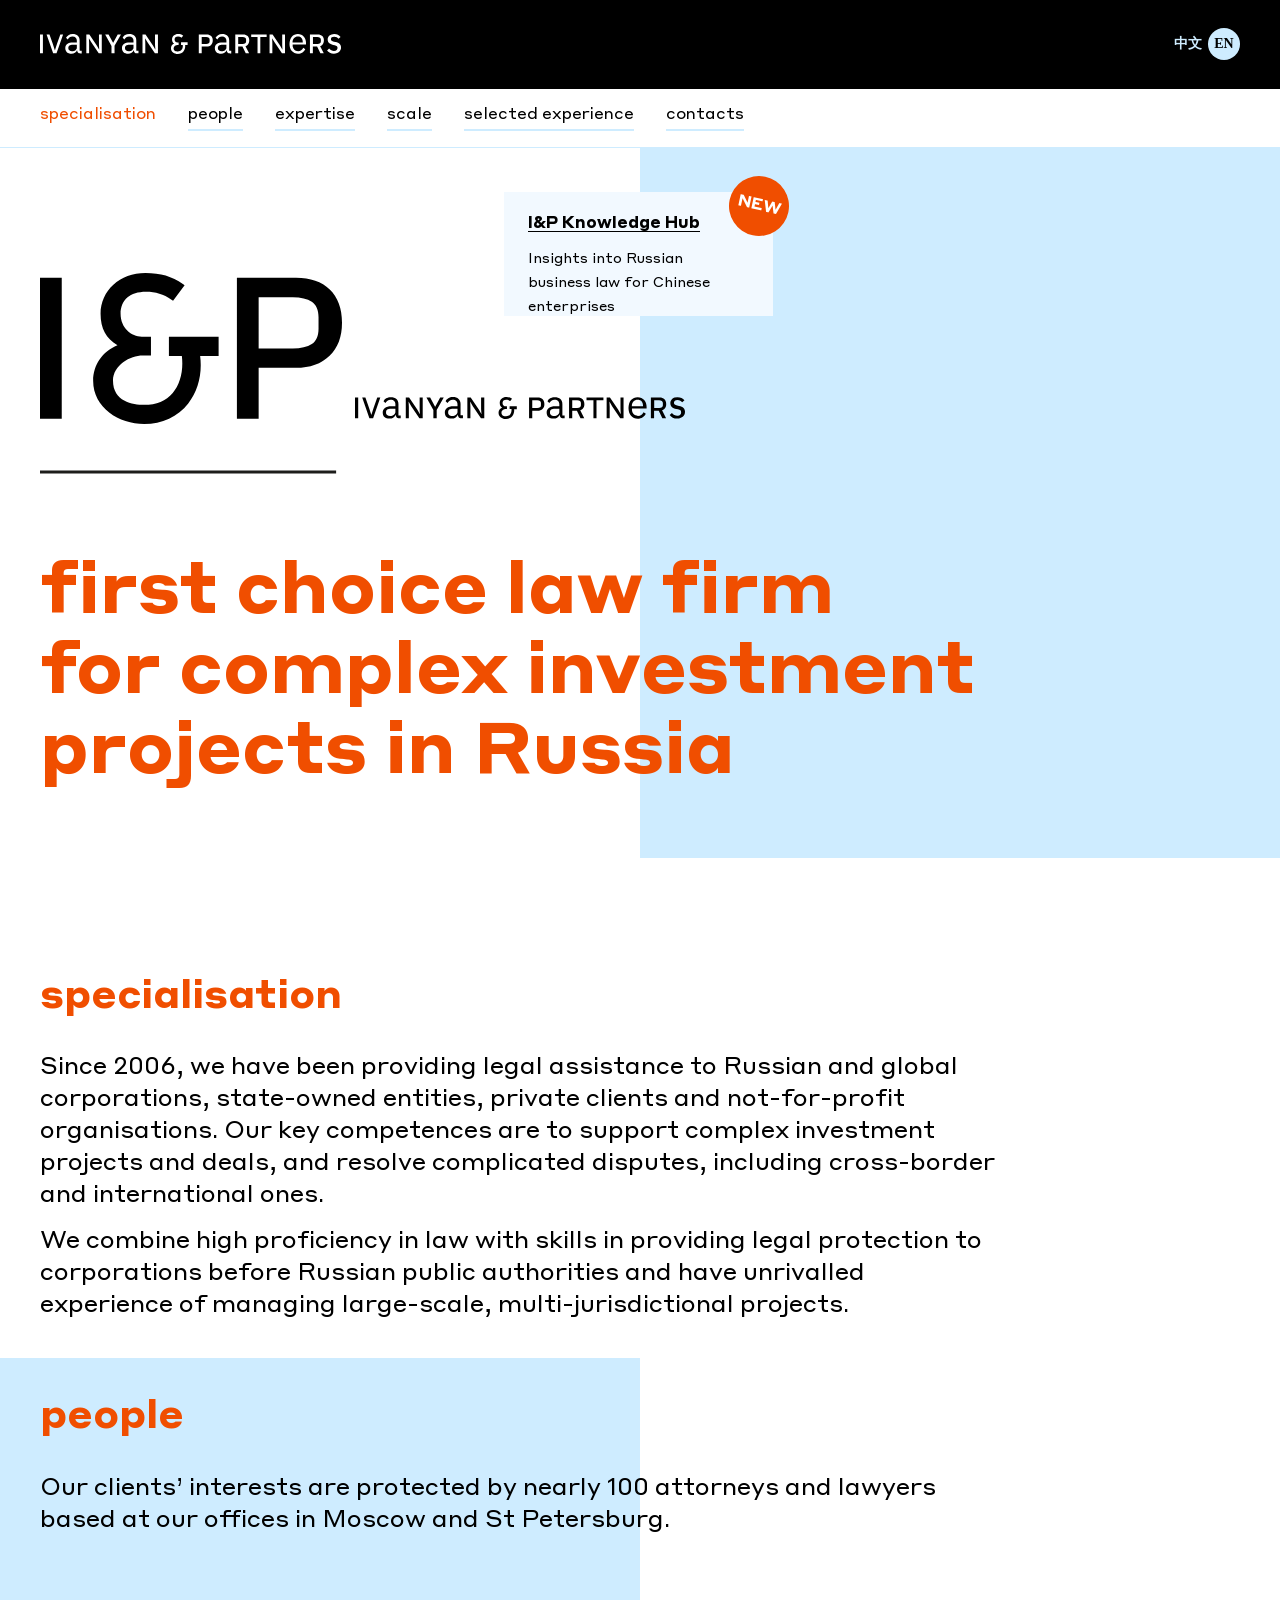
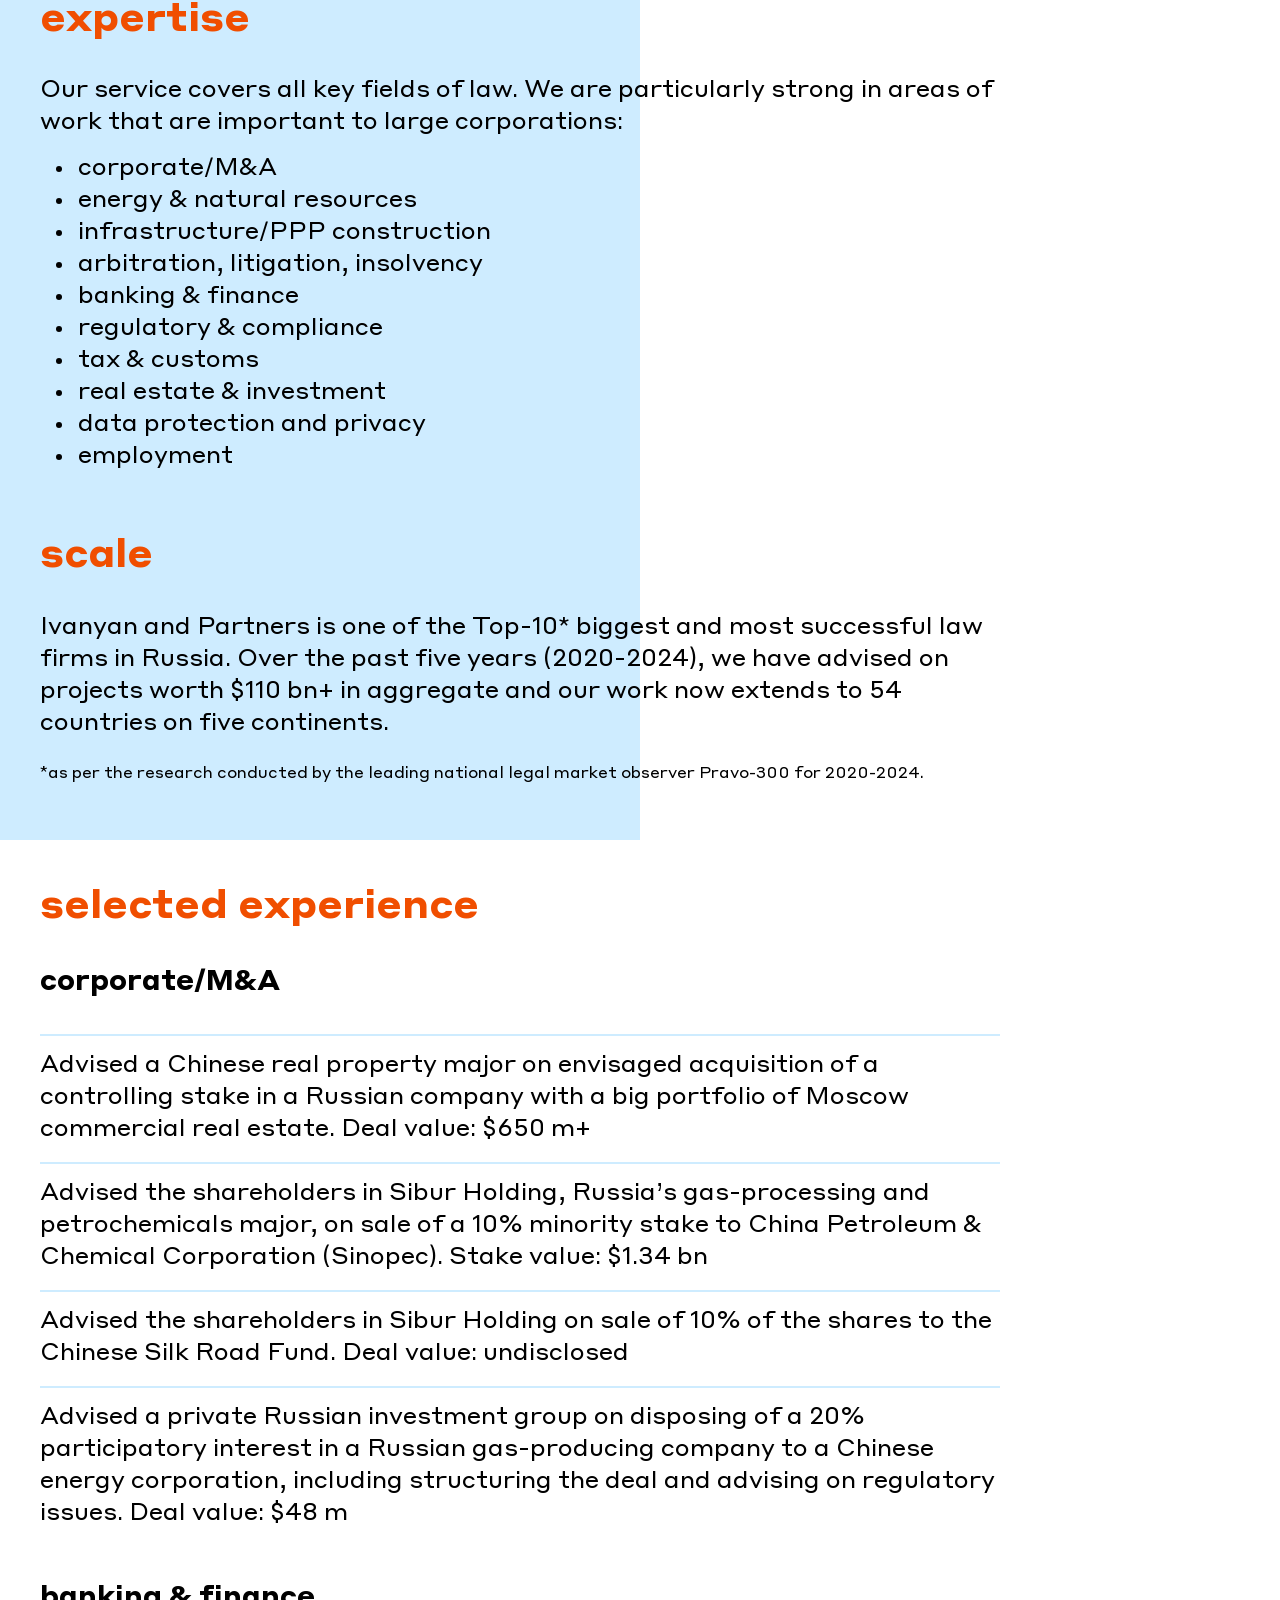
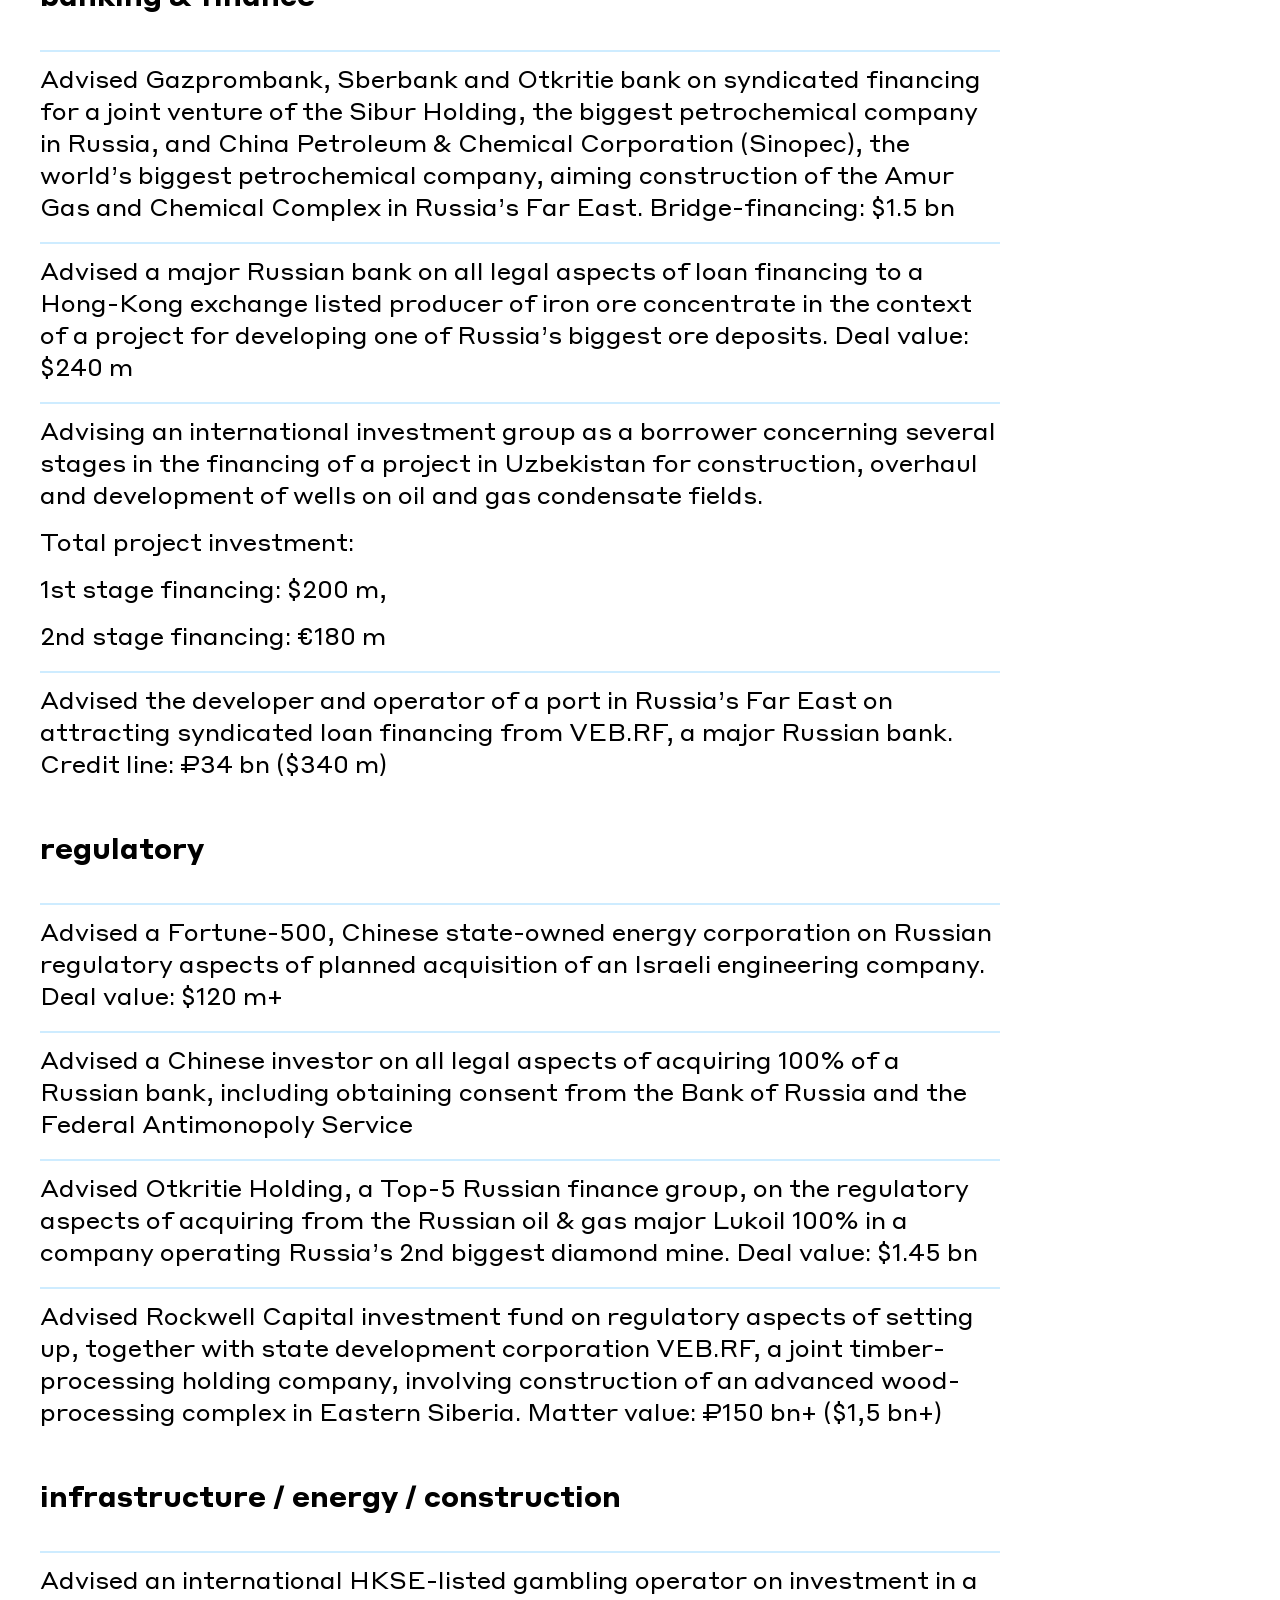
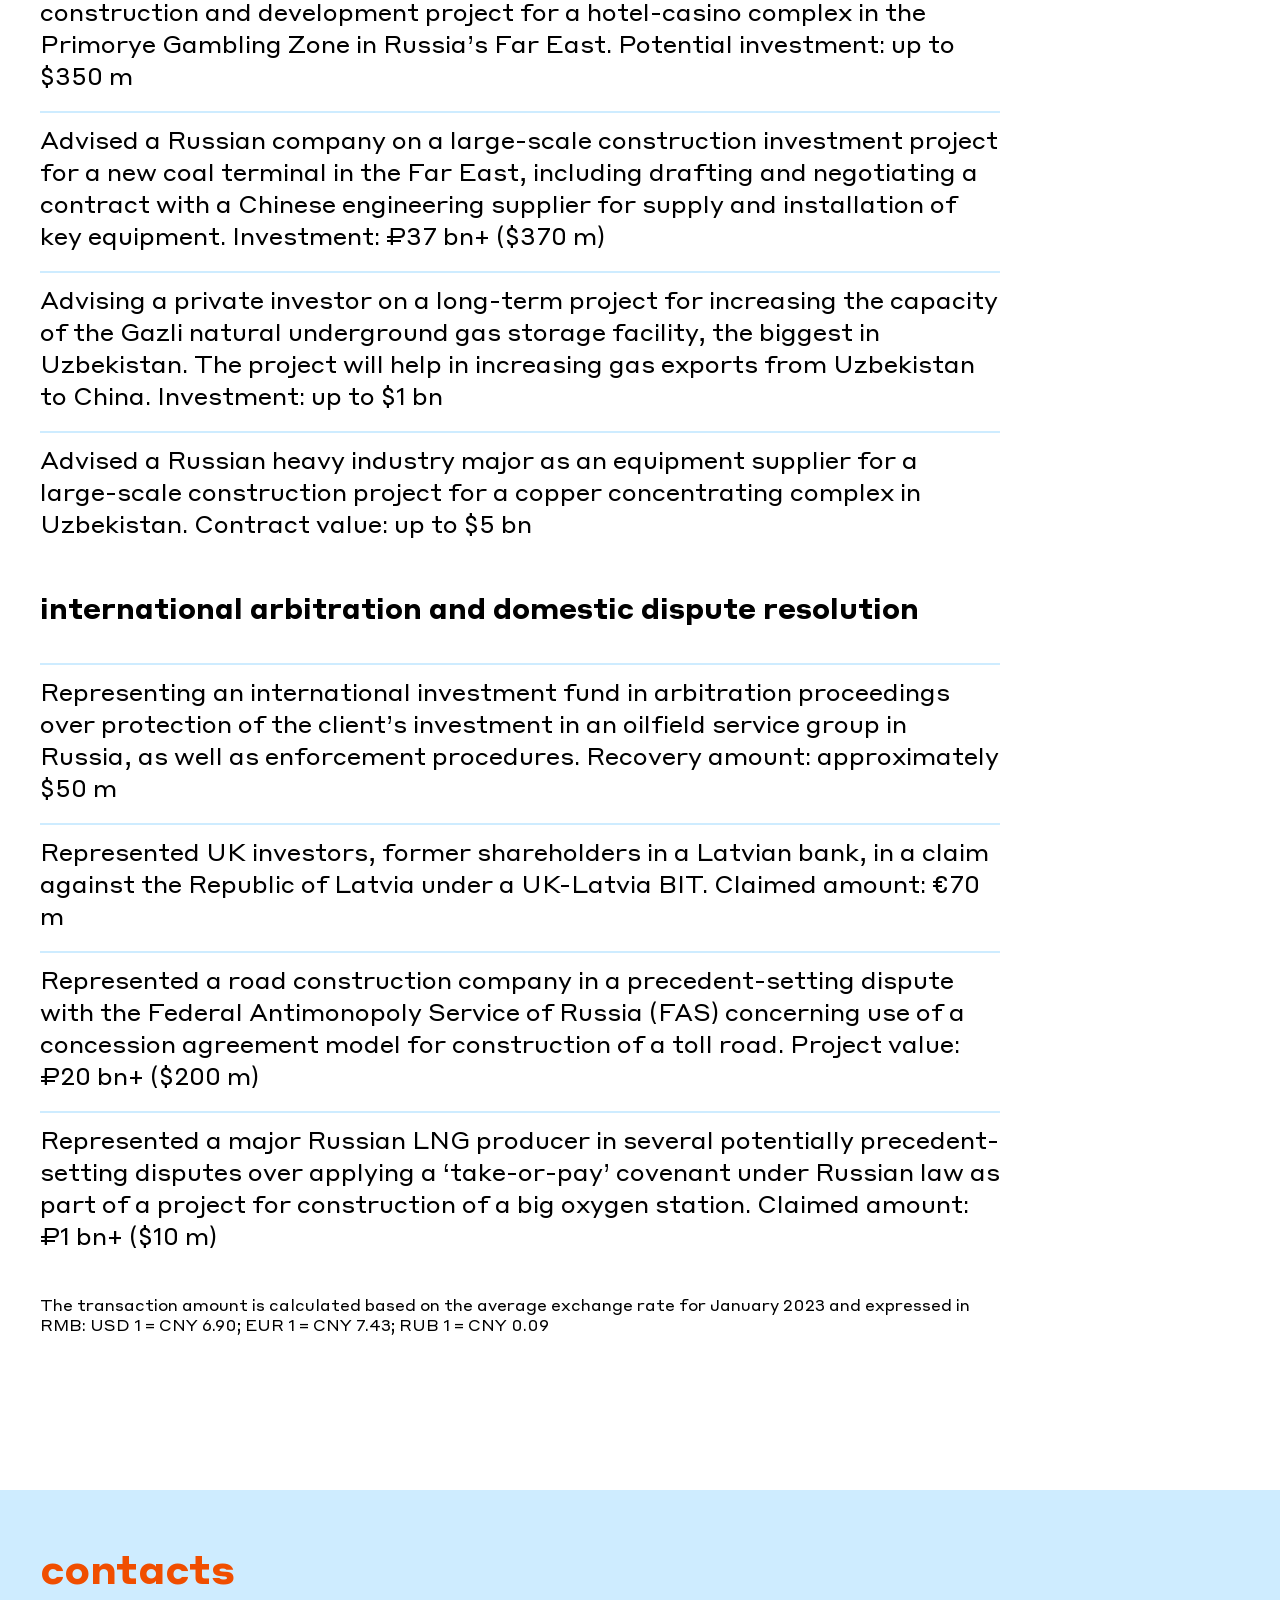
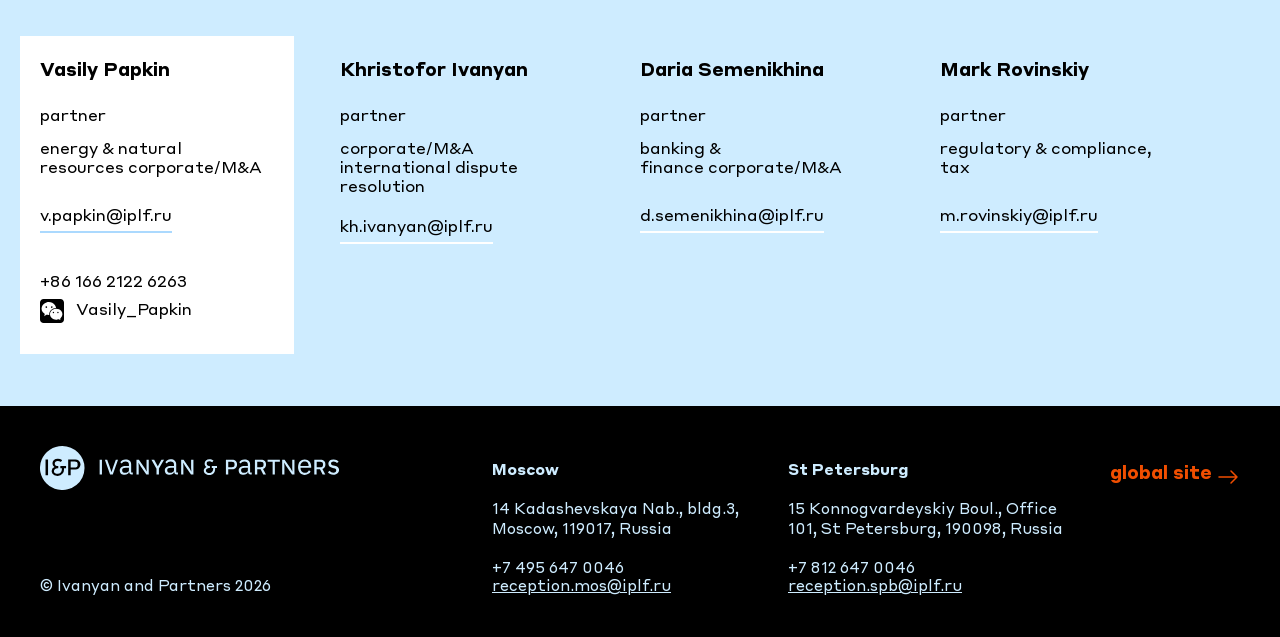
==== commit 41e4efea: "Replace mobile menu close icon" ====
--- a/public/en.html
+++ b/public/en.html
@@ -31,7 +31,7 @@
             <button class="header__burger" type="button" aria-label="Open menu" aria-expanded="false"><img src="images/menu-mobile.png" alt=""></button>
             <nav class="header__menu menu-header" aria-label="Main menu">
               <div class="menu-header__panel">
-                <button class="menu-header__close" type="button" aria-label="Close menu"><img src="images/menu-mobile-close.png" alt=""></button>
+                <button class="menu-header__close" type="button" aria-label="Close menu"><img src="images/Union.svg" alt=""></button>
                 <ul class="menu-header__list menu-header__list--en">
                   <li class="menu-header__item"><a class="menu-header__link click" href=""><span>specialisation</span></a></li>
                   <li class="menu-header__item"><a class="menu-header__link click" href=""><span>people</span></a></li>
--- a/public/css/main.min.css
+++ b/public/css/main.min.css
@@ -1,2 +1,2 @@
-@charset "UTF-8";*{padding:0;margin:0;border:0;-webkit-box-sizing:border-box;box-sizing:border-box}*,:after,:before{-webkit-box-sizing:border-box;box-sizing:border-box}:focus,a:active{outline:0}a:active,a:focus{outline:0}a{color:inherit}aside,footer,header,nav{display:block}body,html{height:100%;width:100%;font-size:100%;line-height:1;font-size:14px;-ms-text-size-adjust:100%;-moz-text-size-adjust:100%;-webkit-text-size-adjust:100%}button,input,textarea{font-family:inherit}input::-ms-clear{display:none}button{padding:0;border:none;font:inherit;color:inherit;background-color:transparent;cursor:pointer}button::-moz-focus-inner{padding:0;border:0}a,a:visited{text-decoration:none}a:hover{text-decoration:none}ul li{list-style:none}img{vertical-align:top}h1,h2,h3,h4,h5,h6{font-size:inherit;font-weight:400}@font-face{font-family:Noto Sans SC;src:url(../fonts/NotoSansSC_Bold/NotoSansSC_Bold.eot);src:local("NotoSansSC_Bold"),local("../fonts/NotoSansSC_Bold/NotoSansSC_Bold"),url(../fonts/NotoSansSC_Bold/NotoSansSC_Bold.eot?#iefix) format("embedded-opentype"),url(../fonts/NotoSansSC_Bold/NotoSansSC_Bold.woff) format("woff"),url(../fonts/NotoSansSC_Bold/NotoSansSC_Bold.ttf) format("truetype");font-weight:700;font-style:normal;font-display:swap}@font-face{font-family:Noto Sans SC;src:url(../fonts/NotoSansSC_Regular/NotoSansSC_Regular.eot);src:local("NotoSansSC_Regular"),local("../fonts/NotoSansSC_Regular/NotoSansSC_Regular"),url(../fonts/NotoSansSC_Regular/NotoSansSC_Regular.eot?#iefix) format("embedded-opentype"),url(../fonts/NotoSansSC_Regular/NotoSansSC_Regular.woff) format("woff"),url(../fonts/NotoSansSC_Regular/NotoSansSC_Regular.ttf) format("truetype");font-weight:400;font-style:normal;font-display:swap}@font-face{font-family:Noto Sans TC;src:url(../fonts/NotoSansSC_Regular/NotoSansTC_Regular.eot);src:local("NotoSansTC_Regular"),local("../fonts/NotoSansTC_Regular/NotoSansTC_Regular"),url(../fonts/NotoSansTC_Regular/NotoSansTC_Regular.eot?#iefix) format("embedded-opentype"),url(../fonts/NotoSansTC_Regular/NotoSansTC_Regular.woff) format("woff"),url(../fonts/NotoSansTC_Regular/NotoSansTC_Regular.ttf) format("truetype");font-weight:400;font-style:normal;font-display:swap}@font-face{font-family:Styrene A LC Web;src:url(../fonts/NotoSansSC_Regular/StyreneAWeb_Bold.eot);src:local("StyreneAWeb_Bold"),local("../fonts/StyreneAWeb_Bold/StyreneAWeb_Bold"),url(../fonts/StyreneAWeb_Bold/StyreneAWeb_Bold.eot?#iefix) format("embedded-opentype"),url(../fonts/StyreneAWeb_Bold/StyreneAWeb_Bold.woff) format("woff"),url(../fonts/StyreneAWeb_Bold/StyreneAWeb_Bold.ttf) format("truetype");font-weight:700;font-style:normal;font-display:swap}@font-face{font-family:Styrene A LC Web;src:url(../fonts/StyreneAWeb_Regular/StyreneAWeb_Regular.eot);src:local("StyreneAWeb_Regular"),local("../fonts/StyreneAWeb_Regular/StyreneAWeb_Regular"),url(../fonts/StyreneAWeb_Regular/StyreneAWeb_Regular.eot?#iefix) format("embedded-opentype"),url(../fonts/StyreneAWeb_Regular/StyreneAWeb_Regular.woff) format("woff"),url(../fonts/StyreneAWeb_Regular/StyreneAWeb_Regular.ttf) format("truetype");font-weight:400;font-style:normal;font-display:swap}.wrapper{display:-webkit-box;display:-ms-flexbox;display:flex;-webkit-box-orient:vertical;-webkit-box-direction:normal;-ms-flex-direction:column;flex-direction:column;height:100%}.wrapper .main{-webkit-box-flex:1;-ms-flex:1 1 auto;flex:1 1 auto}.my-container{width:1040px;padding:0 40px;margin:0 auto;max-width:100%}@media (max-width:1372px){.my-container{width:100%}}@media (max-width:767px){.my-container{padding:0 20px}}.my-container>*{max-width:960px}span.text-other-family{font-family:Styrene A LC Web!important}.header{position:fixed;top:0;left:0;right:0;z-index:99}.header__top{padding:28px 40px 29px;background:#000;display:-webkit-box;display:-ms-flexbox;display:flex;-webkit-box-align:center;-ms-flex-align:center;align-items:center;-webkit-box-pack:justify;-ms-flex-pack:justify;justify-content:space-between}@media (max-width:767px){.header__top{padding:19px 20px}}.header__logo{width:275px;height:20px}@media (max-width:767px){.header__logo{width:213px;height:15px}}.header__logo img{width:100%;height:100%}.header__logo--en{width:302px}@media (max-width:767px){.header__logo--en{width:198px;height:13px}}.header__languages{display:-webkit-box;display:-ms-flexbox;display:flex;-webkit-box-align:center;-ms-flex-align:center;align-items:center;gap:4px;font-family:Noto Sans SC;font-size:14px;font-style:normal;font-weight:700;line-height:1}.header__language{width:32px;height:32px;border-radius:50%;display:-webkit-inline-box;display:-ms-inline-flexbox;display:inline-flex;-webkit-box-align:center;-ms-flex-align:center;align-items:center;-webkit-box-pack:center;-ms-flex-pack:center;justify-content:center;color:#ceecff;-webkit-transition:background-color .3s ease,color .3s ease;-o-transition:background-color .3s ease,color .3s ease;transition:background-color .3s ease,color .3s ease}.header__language:hover{color:#000;background-color:#ceecff}.header__language--active{color:#000;background-color:#ceecff}@media (max-width:767px){.header__language{width:30px;height:30px;font-size:14px}}.header__bottom{border-bottom:1px solid var(--blue,#ceecff);background:var(--white,#fff)}@media (max-width:767px){.header__bottom{position:relative;height:0;border-bottom:0}}.header__burger{display:none;border:0;padding:0;background:0 0;cursor:pointer}@media (max-width:767px){.header__burger{width:56px;height:56px;display:block;position:absolute;z-index:100;top:16px;right:20px}}.header__burger img{display:block;width:100%;height:100%}.menu-header{margin:0 -16px}.menu-header__brand,.menu-header__close,.menu-header__utilities{display:none}@media (max-width:767px){.menu-header{position:fixed;inset:0;display:-webkit-box;display:-ms-flexbox;display:flex;-webkit-box-align:stretch;-ms-flex-align:stretch;align-items:stretch;-webkit-box-pack:end;-ms-flex-pack:end;justify-content:flex-end;-webkit-box-sizing:border-box;box-sizing:border-box;padding:0;left:0;z-index:101;background-color:rgba(0,0,0,.4);margin:0;overflow:auto;-webkit-transition:opacity .25s ease,visibility .25s ease;-o-transition:opacity .25s ease,visibility .25s ease;transition:opacity .25s ease,visibility .25s ease;opacity:0;visibility:hidden;pointer-events:none}}@media (max-width:767px){.menu-header.js-active{opacity:1;visibility:visible;pointer-events:auto}}@media (max-width:767px){.menu-header__panel{position:relative;width:300px;min-height:100dvh;background:#fff;padding:53px 0 96px}}@media (max-width:767px){.menu-header__close{display:block;width:20px;height:20px;padding:0;border:0;background:0 0;cursor:pointer;position:absolute;top:32px;right:32px}.menu-header__close img{display:block;width:100%;height:100%}}.menu-header__list{display:-webkit-box;display:-ms-flexbox;display:flex;-webkit-box-align:center;-ms-flex-align:center;align-items:center}@media (max-width:767px){.menu-header__list{display:block;width:100%}}.menu-header__list--en .menu-header__link{font-family:Styrene A LC Web}.menu-header__link{display:block;padding:12px 16px 16px;color:var(--black,#000);font-family:Noto Sans SC;font-size:16px;font-style:normal;font-weight:400;line-height:125%;-webkit-transition:color 250ms ease,-webkit-box-shadow 250ms cubic-bezier(1,.05,.43,1.03);transition:color 250ms ease,-webkit-box-shadow 250ms cubic-bezier(1,.05,.43,1.03);-o-transition:color 250ms ease,box-shadow 250ms cubic-bezier(1,.05,.43,1.03);transition:color 250ms ease,box-shadow 250ms cubic-bezier(1,.05,.43,1.03);transition:color 250ms ease,box-shadow 250ms cubic-bezier(1,.05,.43,1.03),-webkit-box-shadow 250ms cubic-bezier(1,.05,.43,1.03)}@media (max-width:800px){.menu-header__link{padding:12px 15px 16px}}@media (max-width:767px){.menu-header__link{height:60px;padding:10px 20px 0;display:-webkit-box;display:-ms-flexbox;display:flex;-webkit-box-align:center;-ms-flex-align:center;align-items:center;border-bottom:2px solid #ceecff;font-family:Styrene A LC Web;font-size:20px;line-height:120%}}.menu-header__link span{display:inline-block;padding-top:4px;padding-bottom:4px;border-bottom:2px solid #ceecff;-webkit-transition:all .3s ease 0s;-o-transition:all .3s ease 0s;transition:all .3s ease 0s}@media (max-width:767px){.menu-header__link span{padding:0;border-bottom:0}}.menu-header__link:hover{color:var(--black,#f04e00)}.menu-header__link:hover span{-webkit-box-shadow:inset 0 -32px 0 0 #cfedff;box-shadow:inset 0 -32px 0 0 #cfedff}.menu-header__link.js-active{color:var(--black,#f04e00)}.menu-header__link.js-active span{border-bottom:2px solid transparent}@media (max-width:767px){.menu-header__utilities{display:-webkit-box;display:-ms-flexbox;display:flex;-webkit-box-orient:vertical;-webkit-box-direction:normal;-ms-flex-direction:column;flex-direction:column;-webkit-box-align:start;-ms-flex-align:start;align-items:flex-start;gap:30px;margin:54px 20px 0}}@media (max-width:767px){.menu-header__utility-link{display:-webkit-inline-box;display:-ms-inline-flexbox;display:inline-flex;-webkit-box-align:center;-ms-flex-align:center;align-items:center;gap:8px;color:#000;font-family:Styrene A LC Web;font-size:20px;font-weight:700;line-height:120%}}@media (max-width:767px){.menu-header__utility-arrow{width:24px;height:24px;-webkit-box-flex:0;-ms-flex:0 0 24px;flex:0 0 24px}}@media (max-width:767px){.menu-header__brand{display:block;position:absolute;left:20px;bottom:36px;width:40px;height:40px;overflow:hidden}.menu-header__brand img{display:block;width:auto;height:40px;max-width:none;-webkit-filter:brightness(0);filter:brightness(0)}}body.menu-open{overflow:hidden}.footer{margin-top:105px}@media (max-width:767px){.footer{margin-top:84px}}.footer__top{background:var(--blue,#ceecff)}.footer__bottom{background:var(--black,#000);padding:40px}@media (max-width:767px){.footer__bottom{padding:32px 20px 40px}}.top-footer__container{width:1372px;max-width:100%;margin:0 auto;padding:60px 40px 80px}@media (max-width:767px){.top-footer__container{padding:40px 20px}}.top-footer__title{color:var(--orange,#f04e00);font-family:Noto Sans SC;font-size:48px;font-style:normal;font-weight:700;line-height:116.667%;letter-spacing:2.88px}@media (max-width:767px){.top-footer__title{font-size:36px}}.top-footer__row{margin-top:60px;display:-webkit-box;display:-ms-flexbox;display:flex}@media (max-width:1199px){.top-footer__row{-ms-flex-wrap:wrap;flex-wrap:wrap;row-gap:60px;max-width:690px}}@media (max-width:767px){.top-footer__row{margin-top:35px;-ms-flex-wrap:wrap;flex-wrap:wrap;row-gap:24px}}.top-footer__column{position:relative;padding-right:55px;-webkit-box-flex:0;-ms-flex:0 0 25%;flex:0 0 25%;display:-webkit-box;display:-ms-flexbox;display:flex;-webkit-box-orient:vertical;-webkit-box-direction:normal;-ms-flex-direction:column;flex-direction:column}@media (max-width:1199px){.top-footer__column{-webkit-box-flex:0;-ms-flex:0 1 50%;flex:0 1 50%}}@media (max-width:767px){.top-footer__column{-webkit-box-flex:0;-ms-flex:0 1 100%;flex:0 1 100%}}.top-footer__column--white:before{content:"";width:234px;height:calc(100% + 48px);position:absolute;top:-20px;left:-20px;background-color:#fff;z-index:0}@media (max-width:1199px){.top-footer__column--white:before{width:254px;left:-40px}}@media (max-width:767px){.top-footer__column--white:before{content:none}}.top-footer__column--white .top-footer__bottom a{border-bottom:2px solid #abd9fe}.top-footer__column-title{position:relative;color:#000;font-family:Noto Sans SC;font-size:18px;font-style:normal;font-weight:700;line-height:177.778%;z-index:1}@media (max-width:767px){.top-footer__column-title{font-size:16px}}.top-footer__column-list{position:relative;margin-top:20px;max-height:96px}@media (max-width:767px){.top-footer__column-list{margin-top:16px;position:relative;z-index:1}}.top-footer__column-item{max-width:225px;position:relative;color:#000;font-family:Noto Sans SC;font-size:16px;font-style:normal;font-weight:400;line-height:118%;margin-bottom:14px}@media (max-width:767px){.top-footer__column-item{max-width:290px;line-height:20px;margin-bottom:0;font-size:14px}}.top-footer__contacts{position:relative;margin-top:20px}@media (max-width:767px){.top-footer__contacts{margin-top:12px;margin-bottom:24px}.top-footer__contacts li+li{margin-top:12px}}.top-footer__contacts:before{content:none;width:234px;height:calc(100% + 15px);position:absolute;top:-5px;left:-20px;background-color:#fff;z-index:0}@media (max-width:767px){.top-footer__contacts:before{content:"";top:auto;bottom:-27px;height:280px;width:273px}}.top-footer__contact{position:relative;display:-webkit-box;display:-ms-flexbox;display:flex;-webkit-box-align:center;-ms-flex-align:center;align-items:center}.top-footer__contact svg{width:24px;height:24px;margin-right:12px}.top-footer__contact a{color:var(--black,#000);font-family:Styrene A LC Web;font-size:16px;font-style:normal;font-weight:400;line-height:177.778%;-webkit-transition:all .3s ease 0s;-o-transition:all .3s ease 0s;transition:all .3s ease 0s}.top-footer__contact a:hover{color:var(--orange,#f04e00)}@media (max-width:767px){.top-footer__contact a{line-height:20px;font-size:14px}}.top-footer__bottom{position:relative;margin-top:10px;padding-bottom:16px}@media (max-width:767px){.top-footer__bottom{margin-top:16px;position:relative;z-index:1}}.top-footer__bottom span{color:var(--black,#000);font-family:Noto Sans SC;font-size:18px;font-style:normal;font-weight:400;line-height:177.778%}.top-footer__bottom a{border-bottom:2px solid #fff;display:inline-block;color:var(--black,#000);font-family:Styrene A LC Web;font-size:16px;font-style:normal;font-weight:400;line-height:177.778%;-webkit-transition:all .3s ease 0s;-o-transition:all .3s ease 0s;transition:all .3s ease 0s}.top-footer__bottom a:hover{color:var(--orange,#f04e00);border-bottom:2px solid transparent}.top-footer__bottom a:not(:first-child){margin-left:8px}@media (max-width:767px){.top-footer__bottom a{font-size:14px}}.footer--en .top-footer__column-item{font-family:Styrene A LC Web}.footer--en .top-footer__title{font-family:Styrene A LC Web;font-size:40px;line-height:116.667%;letter-spacing:0}.footer--en .top-footer__column--white::before{width:274px}.footer--en .top-footer__column-title{font-family:Styrene A LC Web}@media (max-width:767px){.footer--en .top-footer__container{padding:40px 20px}.footer--en .top-footer__title{font-size:24px}}.bottom-footer{display:-webkit-box;display:-ms-flexbox;display:flex}@media (max-width:767px){.bottom-footer{-webkit-box-orient:vertical;-webkit-box-direction:normal;-ms-flex-direction:column;flex-direction:column}}.bottom-footer__left{-webkit-box-flex:1;-ms-flex:1 1 auto;flex:1 1 auto;display:-webkit-box;display:-ms-flexbox;display:flex;-webkit-box-orient:vertical;-webkit-box-direction:normal;-ms-flex-direction:column;flex-direction:column}@media (max-width:767px){.bottom-footer__left{-webkit-box-orient:horizontal;-webkit-box-direction:normal;-ms-flex-direction:row;flex-direction:row;-webkit-box-pack:justify;-ms-flex-pack:justify;justify-content:space-between;-webkit-box-align:center;-ms-flex-align:center;align-items:center}}.bottom-footer__left-link{display:none}@media (max-width:1199px){.bottom-footer__left-link{display:block;color:var(--blue,#ceecff);margin-bottom:26px;font-family:Noto Sans SC;font-size:15px;font-style:normal;font-weight:700;line-height:133.333%}}@media (max-width:767px){.bottom-footer__left-link{display:none}}.bottom-footer__global-link{display:-webkit-inline-box;display:-ms-inline-flexbox;display:inline-flex;-webkit-box-align:center;-ms-flex-align:center;align-items:center;gap:4px;color:var(--orange,#f04e00)!important;font-family:Styrene A LC Web;font-size:18px;font-style:normal;font-weight:700;line-height:133.333%;-webkit-transition:opacity .3s ease;-o-transition:opacity .3s ease;transition:opacity .3s ease}.bottom-footer__global-link:hover{opacity:.7}.bottom-footer__global-arrow{width:24px;height:24px;-webkit-box-flex:0;-ms-flex:0 0 24px;flex:0 0 24px;margin-top:3px}@media (max-width:767px){.bottom-footer__global-arrow{display:none}}.bottom-footer__logo{-webkit-box-flex:1;-ms-flex:1 1 auto;flex:1 1 auto;max-width:355px}@media (max-width:1371px){.bottom-footer__logo{max-width:299px}}@media (max-width:999px){.bottom-footer__logo{max-width:299px}}@media (max-width:767px){.bottom-footer__logo{max-width:216px}}.bottom-footer__logo img{width:100%;height:auto}.bottom-footer__copyright{color:var(--blue,#ceecff);font-family:Styrene A LC Web;font-size:15px;font-style:normal;font-weight:400;line-height:normal}@media (max-width:767px){.bottom-footer__copyright--desk{display:none}}.bottom-footer__copyright--mob{display:none}@media (max-width:767px){.bottom-footer__copyright--mob{display:block;margin-top:40px;font-size:13px}}.bottom-footer__middle{padding-top:16px;-webkit-box-flex:0;-ms-flex:0 0 572px;flex:0 0 572px}@media (max-width:1199px){.bottom-footer__middle{-webkit-box-flex:0;-ms-flex:0 0 420px;flex:0 0 420px}}@media (max-width:999px){.bottom-footer__middle{-webkit-box-flex:0;-ms-flex:0 0 272px;flex:0 0 272px}}@media (max-width:767px){.bottom-footer__middle{-webkit-box-flex:1;-ms-flex:1 1 100%;flex:1 1 100%;margin-top:56px;padding:0}}.bottom-footer__middle-row{display:-webkit-box;display:-ms-flexbox;display:flex;-webkit-box-pack:justify;-ms-flex-pack:justify;justify-content:space-between}@media (max-width:999px){.bottom-footer__middle-row{-webkit-box-orient:vertical;-webkit-box-direction:normal;-ms-flex-direction:column;flex-direction:column;row-gap:40px}}.bottom-footer__middle-column{-webkit-box-flex:0;-ms-flex:0 0 276px;flex:0 0 276px}@media (max-width:1199px){.bottom-footer__middle-column{-webkit-box-flex:0;-ms-flex:0 0 186px;flex:0 0 186px}}@media (max-width:999px){.bottom-footer__middle-column{-webkit-box-flex:0;-ms-flex:0 0 100%;flex:0 0 100%}}.bottom-footer__middle-title{color:var(--blue,#ceecff);font-family:Styrene A LC Web;font-size:15px;font-style:normal;font-weight:700;line-height:133.333%}.bottom-footer__middle-adress{margin-top:20px;color:var(--blue,#ceecff);font-family:Styrene A LC Web;font-size:15px;font-style:normal;font-weight:400;line-height:20px}.bottom-footer__middle-adress span{font-family:Noto Sans SC}.bottom-footer__middle-contacts{margin-top:20px}.bottom-footer__middle-contacts a{color:var(--blue,#ceecff);font-family:Styrene A LC Web;font-size:15px;font-style:normal;font-weight:400;line-height:normal;display:block;-webkit-transition:all .3s ease 0s;-o-transition:all .3s ease 0s;transition:all .3s ease 0s}.bottom-footer__middle-contacts a:last-child{-webkit-text-decoration-line:underline;text-decoration-line:underline}.bottom-footer__middle-contacts a:hover{color:var(--black,#f04e00)}.bottom-footer__right{padding-top:16px;margin-left:46px}@media (max-width:1199px){.bottom-footer__right{margin-left:60px}}@media (max-width:1199px){.bottom-footer__right{display:none}}@media (max-width:767px){.bottom-footer__right{display:block;margin-left:0;padding-top:40px}}.bottom-footer__right a{color:var(--blue,#ceecff);font-family:Styrene A LC Web;font-size:18px;font-style:normal;font-weight:700;line-height:133%;-webkit-transition:all .3s ease 0s;-o-transition:all .3s ease 0s;transition:all .3s ease 0s}.bottom-footer__right a:hover{color:var(--black,#f04e00)}@media (max-width:767px){.bottom-footer__right a{line-height:20px;font-size:15px}}.intro{padding-top:163px;position:relative}.intro::before{content:"";position:absolute;z-index:-1;top:0;right:0;width:50%;height:100%;background-color:#ceecff}@media (max-width:767px){.intro{padding-top:138px}}.intro__body{position:relative;padding:110px 0 64px}@media (max-width:767px){.intro__body{padding:214px 0 40px}}@media (max-width:479px){.intro__body{padding:214px 0 20px}}.intro__knowledge-hub{position:absolute;top:29px;left:calc(50% - 16px);z-index:1;width:269px;height:124px;padding:22px 24px;background:#f2f9ff;color:#000;font-family:Styrene A LC Web}@media (max-width:1199px){.intro__knowledge-hub{left:50%}}.intro__knowledge-new{position:absolute;top:-16px;right:-16px;width:60px;height:60px;border-radius:50%;display:-webkit-box;display:-ms-flexbox;display:flex;-webkit-box-align:center;-ms-flex-align:center;align-items:center;-webkit-box-pack:center;-ms-flex-pack:center;justify-content:center;background:var(--orange,#f04e00);color:#fff;font-size:16px;font-weight:700;line-height:1;-webkit-transform:rotate(12deg);-ms-transform:rotate(12deg);transform:rotate(12deg)}.intro__knowledge-title{display:inline;font-size:16px;font-weight:700;line-height:125%;-webkit-text-decoration-line:underline;text-decoration-line:underline;text-decoration-thickness:1px;text-underline-offset:3px}.intro__knowledge-text{margin-top:14px;font-size:14px;font-weight:400;line-height:171.429%}.intro__logo{max-width:645px}@media (max-width:767px){.intro__logo{max-width:100%}}@media (max-width:479px){.intro__logo{max-width:100%}}.intro__logo img{width:100%;height:auto}.intro__title{margin-top:80px;color:var(--orange,#f04e00);font-family:Noto Sans SC;font-size:96px;font-style:normal;font-weight:700;line-height:116.667%}@media (max-width:767px){.intro__title{margin-top:60px;font-size:64px;line-height:112%}}@media (max-width:767px){.intro__knowledge-hub{border-radius:0 28px 0 0;top:18px;left:auto;right:0;width:320px;min-height:116px;padding:24px}.intro__knowledge-new{width:56px;height:56px;font-size:14px;font-weight:400;right:0;top:0}.intro__knowledge-text{margin-top:14px;font-size:14px}}.intro--en .intro__title{font-size:72px;line-height:80px;font-family:Styrene A LC Web}@media (max-width:1000px){.intro--en .intro__title{max-width:880px}}@media (max-width:800px){.intro--en .intro__title{max-width:600px}}@media (max-width:767px){.intro--en .intro__title{font-size:36px;line-height:40px}}@media (max-width:479px){.intro--en .intro__title{max-width:280px}}.content{margin-top:116px}@media (max-width:767px){.content{margin-top:40px}}@media (max-width:479px){.content{margin-top:20px}}.content__sec-lines{margin-top:44px}@media (max-width:767px){.content__sec-lines{margin-top:40px}}.content__sec-lines .content__subsec{margin-bottom:48px}@media (max-width:767px){.content__sec-lines .content__subsec{margin-bottom:40px}}.content__sec-lines .content__subtitle{margin-bottom:28px}@media (max-width:767px){.content__sec-lines .content__subtitle{margin-bottom:20px}}.content__sec-lines .content__text{margin-top:16px;padding-top:14px;border-top:2px solid #ceecff}.content__title{color:var(--orange,#f04e00);font-family:Noto Sans SC;font-size:48px;font-style:normal;font-weight:700;line-height:116.667%;letter-spacing:2.88px;margin-bottom:32px}@media (max-width:767px){.content__title{font-size:36px;line-height:155%;margin-bottom:20px}}.content__text{color:var(--black,#000);font-family:Noto Sans SC;font-size:28px;font-style:normal;font-weight:400;line-height:142.857%}@media (max-width:767px){.content__text{font-size:24px;line-height:133.333%}}.content__sec-colored{margin-top:36px;padding:36px 0 56px;position:relative}@media (max-width:767px){.content__sec-colored{margin-top:24px;padding:24px 0 40px}}.content__sec-colored::before{content:"";position:absolute;z-index:-1;top:0;left:0;width:50%;height:100%;background:var(--blue,#ceecff)}.content__sec-colored .content__sec{margin-top:60px}@media (max-width:767px){.content__sec-colored .content__sec{margin-top:40px}}.content__sec-colored .content__sec:first-child{margin:0}.content__sec-colored .content__text-small{margin-top:24px}.content__item{color:var(--black,#000);font-family:Noto Sans SC;font-size:28px;font-style:normal;font-weight:400;line-height:142.857%;position:relative;display:-webkit-box;display:-ms-flexbox;display:flex;-webkit-box-align:center;-ms-flex-align:center;align-items:center}.content__item::before{content:"";width:6px;height:6px;background-color:#000;display:inline-block;margin:0 16px;border-radius:50%}.content__text-small{color:var(--black,#000);font-family:Noto Sans SC;font-size:16px;font-style:normal;font-weight:400;line-height:125%}@media (max-width:767px){.content__text-small{font-size:15px}}.content__text-small span{font-family:Styrene A LC Web}.content__subtitle{color:var(--black,#000);font-family:Noto Sans SC;font-size:28px;font-style:normal;font-weight:700;line-height:157.143%}@media (max-width:767px){.content__subtitle{font-size:24px}}.content--en .content__title{font-size:40px;font-family:Styrene A LC Web;letter-spacing:0}@media (max-width:767px){.content--en .content__title{font-size:24px;line-height:28px}}.content--en .content__text{font-size:24px;line-height:32px;font-family:Styrene A LC Web}@media (max-width:767px){.content--en .content__text{font-size:16px;line-height:24px}}.content--en .content__item{font-family:Styrene A LC Web;font-size:24px;line-height:32px}@media (max-width:767px){.content--en .content__item{font-size:16px;line-height:24px}}.content--en .content__sec-lines .content__subtitle{font-family:Styrene A LC Web}@media (max-width:767px){.content--en .content__sec-lines .content__subtitle{font-size:20px}}
+@charset "UTF-8";*{padding:0;margin:0;border:0;-webkit-box-sizing:border-box;box-sizing:border-box}*,:after,:before{-webkit-box-sizing:border-box;box-sizing:border-box}:focus,a:active{outline:0}a:active,a:focus{outline:0}a{color:inherit}aside,footer,header,nav{display:block}body,html{height:100%;width:100%;font-size:100%;line-height:1;font-size:14px;-ms-text-size-adjust:100%;-moz-text-size-adjust:100%;-webkit-text-size-adjust:100%}button,input,textarea{font-family:inherit}input::-ms-clear{display:none}button{padding:0;border:none;font:inherit;color:inherit;background-color:transparent;cursor:pointer}button::-moz-focus-inner{padding:0;border:0}a,a:visited{text-decoration:none}a:hover{text-decoration:none}ul li{list-style:none}img{vertical-align:top}h1,h2,h3,h4,h5,h6{font-size:inherit;font-weight:400}@font-face{font-family:Noto Sans SC;src:url(../fonts/NotoSansSC_Bold/NotoSansSC_Bold.eot);src:local("NotoSansSC_Bold"),local("../fonts/NotoSansSC_Bold/NotoSansSC_Bold"),url(../fonts/NotoSansSC_Bold/NotoSansSC_Bold.eot?#iefix) format("embedded-opentype"),url(../fonts/NotoSansSC_Bold/NotoSansSC_Bold.woff) format("woff"),url(../fonts/NotoSansSC_Bold/NotoSansSC_Bold.ttf) format("truetype");font-weight:700;font-style:normal;font-display:swap}@font-face{font-family:Noto Sans SC;src:url(../fonts/NotoSansSC_Regular/NotoSansSC_Regular.eot);src:local("NotoSansSC_Regular"),local("../fonts/NotoSansSC_Regular/NotoSansSC_Regular"),url(../fonts/NotoSansSC_Regular/NotoSansSC_Regular.eot?#iefix) format("embedded-opentype"),url(../fonts/NotoSansSC_Regular/NotoSansSC_Regular.woff) format("woff"),url(../fonts/NotoSansSC_Regular/NotoSansSC_Regular.ttf) format("truetype");font-weight:400;font-style:normal;font-display:swap}@font-face{font-family:Noto Sans TC;src:url(../fonts/NotoSansSC_Regular/NotoSansTC_Regular.eot);src:local("NotoSansTC_Regular"),local("../fonts/NotoSansTC_Regular/NotoSansTC_Regular"),url(../fonts/NotoSansTC_Regular/NotoSansTC_Regular.eot?#iefix) format("embedded-opentype"),url(../fonts/NotoSansTC_Regular/NotoSansTC_Regular.woff) format("woff"),url(../fonts/NotoSansTC_Regular/NotoSansTC_Regular.ttf) format("truetype");font-weight:400;font-style:normal;font-display:swap}@font-face{font-family:Styrene A LC Web;src:url(../fonts/StyreneAWeb_Bold/StyreneAWeb_Bold.eot);src:local("StyreneAWeb_Bold"),local("../fonts/StyreneAWeb_Bold/StyreneAWeb_Bold"),url(../fonts/StyreneAWeb_Bold/StyreneALC_Bold.woff2) format("woff2"),url(../fonts/StyreneAWeb_Bold/StyreneAWeb_Bold.eot?#iefix) format("embedded-opentype"),url(../fonts/StyreneAWeb_Bold/StyreneAWeb_Bold.woff) format("woff"),url(../fonts/StyreneAWeb_Bold/StyreneAWeb_Bold.ttf) format("truetype");font-weight:700;font-style:normal;font-display:swap}@font-face{font-family:Styrene A LC Web;src:url(../fonts/StyreneAWeb_Regular/StyreneAWeb_Regular.eot);src:local("StyreneAWeb_Regular"),local("../fonts/StyreneAWeb_Regular/StyreneAWeb_Regular"),url(../fonts/StyreneAWeb_Regular/StyreneALC_Regular.woff2) format("woff2"),url(../fonts/StyreneAWeb_Regular/StyreneAWeb_Regular.eot?#iefix) format("embedded-opentype"),url(../fonts/StyreneAWeb_Regular/StyreneAWeb_Regular.woff) format("woff"),url(../fonts/StyreneAWeb_Regular/StyreneAWeb_Regular.ttf) format("truetype");font-weight:400;font-style:normal;font-display:swap}.wrapper{display:-webkit-box;display:-ms-flexbox;display:flex;-webkit-box-orient:vertical;-webkit-box-direction:normal;-ms-flex-direction:column;flex-direction:column;height:100%}.wrapper .main{-webkit-box-flex:1;-ms-flex:1 1 auto;flex:1 1 auto}.my-container{width:1040px;padding:0 40px;margin:0 auto;max-width:100%}@media (max-width:1372px){.my-container{width:100%}}@media (max-width:767px){.my-container{padding:0 20px}}.my-container>*{max-width:960px}span.text-other-family{font-family:Styrene A LC Web!important}.header{position:fixed;top:0;left:0;right:0;z-index:99}.header__top{padding:28px 40px 29px;background:#000;display:-webkit-box;display:-ms-flexbox;display:flex;-webkit-box-align:center;-ms-flex-align:center;align-items:center;-webkit-box-pack:justify;-ms-flex-pack:justify;justify-content:space-between}@media (max-width:767px){.header__top{padding:19px 20px}}.header__logo{width:275px;height:20px}@media (max-width:767px){.header__logo{width:213px;height:15px}}.header__logo img{width:100%;height:100%}.header__logo--en{width:302px}@media (max-width:767px){.header__logo--en{width:198px;height:13px}}.header__languages{display:-webkit-box;display:-ms-flexbox;display:flex;-webkit-box-align:center;-ms-flex-align:center;align-items:center;gap:4px;font-family:Noto Sans SC;font-size:14px;font-style:normal;font-weight:700;line-height:1}.header__language{width:32px;height:32px;border-radius:50%;display:-webkit-inline-box;display:-ms-inline-flexbox;display:inline-flex;-webkit-box-align:center;-ms-flex-align:center;align-items:center;-webkit-box-pack:center;-ms-flex-pack:center;justify-content:center;color:#ceecff;-webkit-transition:background-color .3s ease,color .3s ease;-o-transition:background-color .3s ease,color .3s ease;transition:background-color .3s ease,color .3s ease}.header__language:hover{color:#000;background-color:#ceecff}.header__language--active{color:#000;background-color:#ceecff}@media (max-width:767px){.header__language{width:30px;height:30px;font-size:14px}}.header__bottom{border-bottom:1px solid var(--blue,#ceecff);background:var(--white,#fff)}@media (max-width:767px){.header__bottom{position:relative;height:0;border-bottom:0}}.header__burger{display:none;border:0;padding:0;background:0 0;cursor:pointer}@media (max-width:767px){.header__burger{width:56px;height:56px;display:block;position:absolute;z-index:100;top:16px;right:20px}}.header__burger img{display:block;width:100%;height:100%}.menu-header{margin:0 -16px}.menu-header__brand,.menu-header__close,.menu-header__utilities{display:none}@media (max-width:767px){.menu-header{position:fixed;inset:0;display:-webkit-box;display:-ms-flexbox;display:flex;-webkit-box-align:stretch;-ms-flex-align:stretch;align-items:stretch;-webkit-box-pack:end;-ms-flex-pack:end;justify-content:flex-end;-webkit-box-sizing:border-box;box-sizing:border-box;padding:0;left:0;z-index:101;background-color:rgba(0,0,0,.4);margin:0;overflow:auto;-webkit-transition:opacity .25s ease,visibility .25s ease;-o-transition:opacity .25s ease,visibility .25s ease;transition:opacity .25s ease,visibility .25s ease;opacity:0;visibility:hidden;pointer-events:none}}@media (max-width:767px){.menu-header.js-active{opacity:1;visibility:visible;pointer-events:auto}}@media (max-width:767px){.menu-header__panel{position:relative;width:300px;min-height:100dvh;background:#fff;padding:53px 0 96px}}@media (max-width:767px){.menu-header__close{display:block;width:20px;height:20px;padding:0;border:0;background:0 0;cursor:pointer;position:absolute;top:32px;right:32px}.menu-header__close img{display:block;width:100%;height:100%}}.menu-header__list{display:-webkit-box;display:-ms-flexbox;display:flex;-webkit-box-align:center;-ms-flex-align:center;align-items:center}@media (max-width:767px){.menu-header__list{display:block;width:100%}}.menu-header__list--en .menu-header__link{font-family:Styrene A LC Web}.menu-header__link{display:block;padding:12px 16px 16px;color:var(--black,#000);font-family:Noto Sans SC;font-size:16px;font-style:normal;font-weight:400;line-height:125%;-webkit-transition:color 250ms ease,-webkit-box-shadow 250ms cubic-bezier(1,.05,.43,1.03);transition:color 250ms ease,-webkit-box-shadow 250ms cubic-bezier(1,.05,.43,1.03);-o-transition:color 250ms ease,box-shadow 250ms cubic-bezier(1,.05,.43,1.03);transition:color 250ms ease,box-shadow 250ms cubic-bezier(1,.05,.43,1.03);transition:color 250ms ease,box-shadow 250ms cubic-bezier(1,.05,.43,1.03),-webkit-box-shadow 250ms cubic-bezier(1,.05,.43,1.03)}@media (max-width:800px){.menu-header__link{padding:12px 15px 16px}}@media (max-width:767px){.menu-header__link{height:60px;padding:10px 20px 0;display:-webkit-box;display:-ms-flexbox;display:flex;-webkit-box-align:center;-ms-flex-align:center;align-items:center;border-bottom:2px solid #ceecff;font-family:Styrene A LC Web;font-size:20px;line-height:120%}}.menu-header__link span{display:inline-block;padding-top:4px;padding-bottom:4px;border-bottom:2px solid #ceecff;-webkit-transition:all .3s ease 0s;-o-transition:all .3s ease 0s;transition:all .3s ease 0s}@media (max-width:767px){.menu-header__link span{padding:0;border-bottom:0}}.menu-header__link:hover{color:var(--black,#f04e00)}.menu-header__link:hover span{-webkit-box-shadow:inset 0 -32px 0 0 #cfedff;box-shadow:inset 0 -32px 0 0 #cfedff}.menu-header__link.js-active{color:var(--black,#f04e00)}.menu-header__link.js-active span{border-bottom:2px solid transparent}@media (max-width:767px){.menu-header__utilities{display:-webkit-box;display:-ms-flexbox;display:flex;-webkit-box-orient:vertical;-webkit-box-direction:normal;-ms-flex-direction:column;flex-direction:column;-webkit-box-align:start;-ms-flex-align:start;align-items:flex-start;gap:30px;margin:54px 20px 0}}@media (max-width:767px){.menu-header__utility-link{display:-webkit-inline-box;display:-ms-inline-flexbox;display:inline-flex;-webkit-box-align:center;-ms-flex-align:center;align-items:center;gap:8px;color:#000;font-family:Styrene A LC Web;font-size:20px;font-weight:700;line-height:120%}}@media (max-width:767px){.menu-header__utility-arrow{width:24px;height:24px;-webkit-box-flex:0;-ms-flex:0 0 24px;flex:0 0 24px}}@media (max-width:767px){.menu-header__brand{display:block;position:absolute;left:20px;bottom:36px;width:40px;height:40px;overflow:hidden}.menu-header__brand img{display:block;width:auto;height:40px;max-width:none;-webkit-filter:brightness(0);filter:brightness(0)}}body.menu-open{overflow:hidden}.footer{margin-top:105px}@media (max-width:767px){.footer{margin-top:84px}}.footer__top{background:var(--blue,#ceecff)}.footer__bottom{background:var(--black,#000);padding:40px}@media (max-width:767px){.footer__bottom{padding:32px 20px 40px}}.top-footer__container{width:1372px;max-width:100%;margin:0 auto;padding:60px 40px 80px}@media (max-width:767px){.top-footer__container{padding:40px 20px}}.top-footer__title{color:var(--orange,#f04e00);font-family:Noto Sans SC;font-size:48px;font-style:normal;font-weight:700;line-height:116.667%;letter-spacing:2.88px}@media (max-width:767px){.top-footer__title{font-size:36px}}.top-footer__row{margin-top:60px;display:-webkit-box;display:-ms-flexbox;display:flex}@media (max-width:1199px){.top-footer__row{-ms-flex-wrap:wrap;flex-wrap:wrap;row-gap:60px;max-width:690px}}@media (max-width:767px){.top-footer__row{margin-top:35px;-ms-flex-wrap:wrap;flex-wrap:wrap;row-gap:24px}}.top-footer__column{position:relative;padding-right:55px;-webkit-box-flex:0;-ms-flex:0 0 25%;flex:0 0 25%;display:-webkit-box;display:-ms-flexbox;display:flex;-webkit-box-orient:vertical;-webkit-box-direction:normal;-ms-flex-direction:column;flex-direction:column}@media (max-width:1199px){.top-footer__column{-webkit-box-flex:0;-ms-flex:0 1 50%;flex:0 1 50%}}@media (max-width:767px){.top-footer__column{-webkit-box-flex:0;-ms-flex:0 1 100%;flex:0 1 100%}}.top-footer__column--white:before{content:"";width:234px;height:calc(100% + 48px);position:absolute;top:-20px;left:-20px;background-color:#fff;z-index:0}@media (max-width:1199px){.top-footer__column--white:before{width:254px;left:-40px}}@media (max-width:767px){.top-footer__column--white:before{content:none}}.top-footer__column--white .top-footer__bottom a{border-bottom:2px solid #abd9fe}.top-footer__column-title{position:relative;color:#000;font-family:Noto Sans SC;font-size:18px;font-style:normal;font-weight:700;line-height:177.778%;z-index:1}@media (max-width:767px){.top-footer__column-title{font-size:16px}}.top-footer__column-list{position:relative;margin-top:20px;max-height:96px}@media (max-width:767px){.top-footer__column-list{margin-top:16px;position:relative;z-index:1}}.top-footer__column-item{max-width:225px;position:relative;color:#000;font-family:Noto Sans SC;font-size:16px;font-style:normal;font-weight:400;line-height:118%;margin-bottom:14px}@media (max-width:767px){.top-footer__column-item{max-width:290px;line-height:20px;margin-bottom:0;font-size:14px}}.top-footer__contacts{position:relative;margin-top:20px}@media (max-width:767px){.top-footer__contacts{margin-top:12px;margin-bottom:24px}.top-footer__contacts li+li{margin-top:12px}}.top-footer__contacts:before{content:none;width:234px;height:calc(100% + 15px);position:absolute;top:-5px;left:-20px;background-color:#fff;z-index:0}@media (max-width:767px){.top-footer__contacts:before{content:"";top:auto;bottom:-27px;height:280px;width:273px}}.top-footer__contact{position:relative;display:-webkit-box;display:-ms-flexbox;display:flex;-webkit-box-align:center;-ms-flex-align:center;align-items:center}.top-footer__contact svg{width:24px;height:24px;margin-right:12px}.top-footer__contact a{color:var(--black,#000);font-family:Styrene A LC Web;font-size:16px;font-style:normal;font-weight:400;line-height:177.778%;-webkit-transition:all .3s ease 0s;-o-transition:all .3s ease 0s;transition:all .3s ease 0s}.top-footer__contact a:hover{color:var(--orange,#f04e00)}@media (max-width:767px){.top-footer__contact a{line-height:20px;font-size:14px}}.top-footer__bottom{position:relative;margin-top:10px;padding-bottom:16px}@media (max-width:767px){.top-footer__bottom{margin-top:16px;position:relative;z-index:1}}.top-footer__bottom span{color:var(--black,#000);font-family:Noto Sans SC;font-size:18px;font-style:normal;font-weight:400;line-height:177.778%}.top-footer__bottom a{border-bottom:2px solid #fff;display:inline-block;color:var(--black,#000);font-family:Styrene A LC Web;font-size:16px;font-style:normal;font-weight:400;line-height:177.778%;-webkit-transition:all .3s ease 0s;-o-transition:all .3s ease 0s;transition:all .3s ease 0s}.top-footer__bottom a:hover{color:var(--orange,#f04e00);border-bottom:2px solid transparent}.top-footer__bottom a:not(:first-child){margin-left:8px}@media (max-width:767px){.top-footer__bottom a{font-size:14px}}.footer--en .top-footer__column-item{font-family:Styrene A LC Web}.footer--en .top-footer__title{font-family:Styrene A LC Web;font-size:40px;line-height:116.667%;letter-spacing:0}.footer--en .top-footer__column--white::before{width:274px}.footer--en .top-footer__column-title{font-family:Styrene A LC Web}@media (max-width:767px){.footer--en .top-footer__container{padding:40px 20px}.footer--en .top-footer__title{font-size:24px}}.bottom-footer{display:-webkit-box;display:-ms-flexbox;display:flex}@media (max-width:767px){.bottom-footer{-webkit-box-orient:vertical;-webkit-box-direction:normal;-ms-flex-direction:column;flex-direction:column}}.bottom-footer__left{-webkit-box-flex:1;-ms-flex:1 1 auto;flex:1 1 auto;display:-webkit-box;display:-ms-flexbox;display:flex;-webkit-box-orient:vertical;-webkit-box-direction:normal;-ms-flex-direction:column;flex-direction:column}@media (max-width:767px){.bottom-footer__left{-webkit-box-orient:horizontal;-webkit-box-direction:normal;-ms-flex-direction:row;flex-direction:row;-webkit-box-pack:justify;-ms-flex-pack:justify;justify-content:space-between;-webkit-box-align:center;-ms-flex-align:center;align-items:center}}.bottom-footer__left-link{display:none}@media (max-width:1199px){.bottom-footer__left-link{display:block;color:var(--blue,#ceecff);margin-bottom:26px;font-family:Noto Sans SC;font-size:15px;font-style:normal;font-weight:700;line-height:133.333%}}@media (max-width:767px){.bottom-footer__left-link{display:none}}.bottom-footer__global-link{display:-webkit-inline-box;display:-ms-inline-flexbox;display:inline-flex;-webkit-box-align:center;-ms-flex-align:center;align-items:center;gap:4px;color:var(--orange,#f04e00)!important;font-family:Styrene A LC Web;font-size:18px;font-style:normal;font-weight:700;line-height:133.333%;-webkit-transition:opacity .3s ease;-o-transition:opacity .3s ease;transition:opacity .3s ease}.bottom-footer__global-link:hover{opacity:.7}.bottom-footer__global-arrow{width:24px;height:24px;-webkit-box-flex:0;-ms-flex:0 0 24px;flex:0 0 24px;margin-top:3px}@media (max-width:767px){.bottom-footer__global-arrow{display:none}}.bottom-footer__logo{-webkit-box-flex:1;-ms-flex:1 1 auto;flex:1 1 auto;max-width:355px}@media (max-width:1371px){.bottom-footer__logo{max-width:299px}}@media (max-width:999px){.bottom-footer__logo{max-width:299px}}@media (max-width:767px){.bottom-footer__logo{max-width:216px}}.bottom-footer__logo img{width:100%;height:auto}.bottom-footer__copyright{color:var(--blue,#ceecff);font-family:Styrene A LC Web;font-size:15px;font-style:normal;font-weight:400;line-height:normal}@media (max-width:767px){.bottom-footer__copyright--desk{display:none}}.bottom-footer__copyright--mob{display:none}@media (max-width:767px){.bottom-footer__copyright--mob{display:block;margin-top:40px;font-size:13px}}.bottom-footer__middle{padding-top:16px;-webkit-box-flex:0;-ms-flex:0 0 572px;flex:0 0 572px}@media (max-width:1199px){.bottom-footer__middle{-webkit-box-flex:0;-ms-flex:0 0 420px;flex:0 0 420px}}@media (max-width:999px){.bottom-footer__middle{-webkit-box-flex:0;-ms-flex:0 0 272px;flex:0 0 272px}}@media (max-width:767px){.bottom-footer__middle{-webkit-box-flex:1;-ms-flex:1 1 100%;flex:1 1 100%;margin-top:56px;padding:0}}.bottom-footer__middle-row{display:-webkit-box;display:-ms-flexbox;display:flex;-webkit-box-pack:justify;-ms-flex-pack:justify;justify-content:space-between}@media (max-width:999px){.bottom-footer__middle-row{-webkit-box-orient:vertical;-webkit-box-direction:normal;-ms-flex-direction:column;flex-direction:column;row-gap:40px}}.bottom-footer__middle-column{-webkit-box-flex:0;-ms-flex:0 0 276px;flex:0 0 276px}@media (max-width:1199px){.bottom-footer__middle-column{-webkit-box-flex:0;-ms-flex:0 0 186px;flex:0 0 186px}}@media (max-width:999px){.bottom-footer__middle-column{-webkit-box-flex:0;-ms-flex:0 0 100%;flex:0 0 100%}}.bottom-footer__middle-title{color:var(--blue,#ceecff);font-family:Styrene A LC Web;font-size:15px;font-style:normal;font-weight:700;line-height:133.333%}.bottom-footer__middle-adress{margin-top:20px;color:var(--blue,#ceecff);font-family:Styrene A LC Web;font-size:15px;font-style:normal;font-weight:400;line-height:20px}.bottom-footer__middle-adress span{font-family:Noto Sans SC}.bottom-footer__middle-contacts{margin-top:20px}.bottom-footer__middle-contacts a{color:var(--blue,#ceecff);font-family:Styrene A LC Web;font-size:15px;font-style:normal;font-weight:400;line-height:normal;display:block;-webkit-transition:all .3s ease 0s;-o-transition:all .3s ease 0s;transition:all .3s ease 0s}.bottom-footer__middle-contacts a:last-child{-webkit-text-decoration-line:underline;text-decoration-line:underline}.bottom-footer__middle-contacts a:hover{color:var(--black,#f04e00)}.bottom-footer__right{padding-top:16px;margin-left:46px}@media (max-width:1199px){.bottom-footer__right{margin-left:60px}}@media (max-width:1199px){.bottom-footer__right{display:none}}@media (max-width:767px){.bottom-footer__right{display:block;margin-left:0;padding-top:40px}}.bottom-footer__right a{color:var(--blue,#ceecff);font-family:Styrene A LC Web;font-size:18px;font-style:normal;font-weight:700;line-height:133%;-webkit-transition:all .3s ease 0s;-o-transition:all .3s ease 0s;transition:all .3s ease 0s}.bottom-footer__right a:hover{color:var(--black,#f04e00)}@media (max-width:767px){.bottom-footer__right a{line-height:20px;font-size:15px}}.intro{padding-top:163px;position:relative}.intro::before{content:"";position:absolute;z-index:-1;top:0;right:0;width:50%;height:100%;background-color:#ceecff}@media (max-width:767px){.intro{padding-top:138px}}.intro__body{position:relative;padding:110px 0 64px}@media (max-width:767px){.intro__body{padding:214px 0 40px}}@media (max-width:479px){.intro__body{padding:214px 0 20px}}.intro__knowledge-hub{position:absolute;top:29px;left:calc(50% - 16px);z-index:1;width:269px;height:124px;padding:22px 24px;background:#f2f9ff;color:#000;font-family:Styrene A LC Web}@media (max-width:1199px){.intro__knowledge-hub{left:50%}}.intro__knowledge-new{position:absolute;top:-16px;right:-16px;width:60px;height:60px;border-radius:50%;display:-webkit-box;display:-ms-flexbox;display:flex;-webkit-box-align:center;-ms-flex-align:center;align-items:center;-webkit-box-pack:center;-ms-flex-pack:center;justify-content:center;background:var(--orange,#f04e00);color:#fff;font-size:16px;font-weight:700;line-height:1;-webkit-transform:rotate(12deg);-ms-transform:rotate(12deg);transform:rotate(12deg)}.intro__knowledge-title{display:inline;font-size:16px;font-weight:700;line-height:125%;-webkit-text-decoration-line:underline;text-decoration-line:underline;text-decoration-thickness:1px;text-underline-offset:3px}.intro__knowledge-text{margin-top:14px;font-size:14px;font-weight:400;line-height:171.429%}.intro__logo{max-width:645px}@media (max-width:767px){.intro__logo{max-width:100%}}@media (max-width:479px){.intro__logo{max-width:100%}}.intro__logo img{width:100%;height:auto}.intro__title{margin-top:80px;color:var(--orange,#f04e00);font-family:Noto Sans SC;font-size:96px;font-style:normal;font-weight:700;line-height:116.667%}@media (max-width:767px){.intro__title{margin-top:60px;font-size:64px;line-height:112%}}@media (max-width:767px){.intro__knowledge-hub{border-radius:0 28px 0 0;top:18px;left:auto;right:0;width:320px;min-height:116px;padding:24px}.intro__knowledge-new{width:56px;height:56px;font-size:14px;font-weight:400;right:0;top:0}.intro__knowledge-text{margin-top:14px;font-size:14px}}.intro--en .intro__title{font-size:72px;line-height:80px;font-family:Styrene A LC Web}@media (max-width:1000px){.intro--en .intro__title{max-width:880px}}@media (max-width:800px){.intro--en .intro__title{max-width:600px}}@media (max-width:767px){.intro--en .intro__title{font-size:36px;line-height:40px}}@media (max-width:479px){.intro--en .intro__title{max-width:280px}}.content{margin-top:116px}@media (max-width:767px){.content{margin-top:40px}}@media (max-width:479px){.content{margin-top:20px}}.content__sec-lines{margin-top:44px}@media (max-width:767px){.content__sec-lines{margin-top:40px}}.content__sec-lines .content__subsec{margin-bottom:48px}@media (max-width:767px){.content__sec-lines .content__subsec{margin-bottom:40px}}.content__sec-lines .content__subtitle{margin-bottom:28px}@media (max-width:767px){.content__sec-lines .content__subtitle{margin-bottom:20px}}.content__sec-lines .content__text{margin-top:16px;padding-top:14px;border-top:2px solid #ceecff}.content__title{color:var(--orange,#f04e00);font-family:Noto Sans SC;font-size:48px;font-style:normal;font-weight:700;line-height:116.667%;letter-spacing:2.88px;margin-bottom:32px}@media (max-width:767px){.content__title{font-size:36px;line-height:155%;margin-bottom:20px}}.content__text{color:var(--black,#000);font-family:Noto Sans SC;font-size:28px;font-style:normal;font-weight:400;line-height:142.857%}@media (max-width:767px){.content__text{font-size:24px;line-height:133.333%}}.content__sec-colored{margin-top:36px;padding:36px 0 56px;position:relative}@media (max-width:767px){.content__sec-colored{margin-top:24px;padding:24px 0 40px}}.content__sec-colored::before{content:"";position:absolute;z-index:-1;top:0;left:0;width:50%;height:100%;background:var(--blue,#ceecff)}.content__sec-colored .content__sec{margin-top:60px}@media (max-width:767px){.content__sec-colored .content__sec{margin-top:40px}}.content__sec-colored .content__sec:first-child{margin:0}.content__sec-colored .content__text-small{margin-top:24px}.content__item{color:var(--black,#000);font-family:Noto Sans SC;font-size:28px;font-style:normal;font-weight:400;line-height:142.857%;position:relative;display:-webkit-box;display:-ms-flexbox;display:flex;-webkit-box-align:center;-ms-flex-align:center;align-items:center}.content__item::before{content:"";width:6px;height:6px;background-color:#000;display:inline-block;margin:0 16px;border-radius:50%}.content__text-small{color:var(--black,#000);font-family:Styrene A LC Web;font-size:16px;font-style:normal;font-weight:400;line-height:125%}@media (max-width:767px){.content__text-small{font-size:15px}}.content__text-small span{font-family:Styrene A LC Web}.content__subtitle{color:var(--black,#000);font-family:Noto Sans SC;font-size:28px;font-style:normal;font-weight:700;line-height:157.143%}@media (max-width:767px){.content__subtitle{font-size:24px}}.content--en .content__title{font-size:40px;font-family:Styrene A LC Web;letter-spacing:0}@media (max-width:767px){.content--en .content__title{font-size:24px;line-height:28px}}.content--en .content__text{font-size:24px;line-height:32px;font-family:Styrene A LC Web}@media (max-width:767px){.content--en .content__text{font-size:16px;line-height:24px}}.content--en .content__item{font-family:Styrene A LC Web;font-size:24px;line-height:32px}@media (max-width:767px){.content--en .content__item{font-size:16px;line-height:24px}}.content--en .content__sec-lines .content__subtitle{font-family:Styrene A LC Web}@media (max-width:767px){.content--en .content__sec-lines .content__subtitle{font-size:20px}}
 /*# sourceMappingURL=maps/main.min.css.map */
